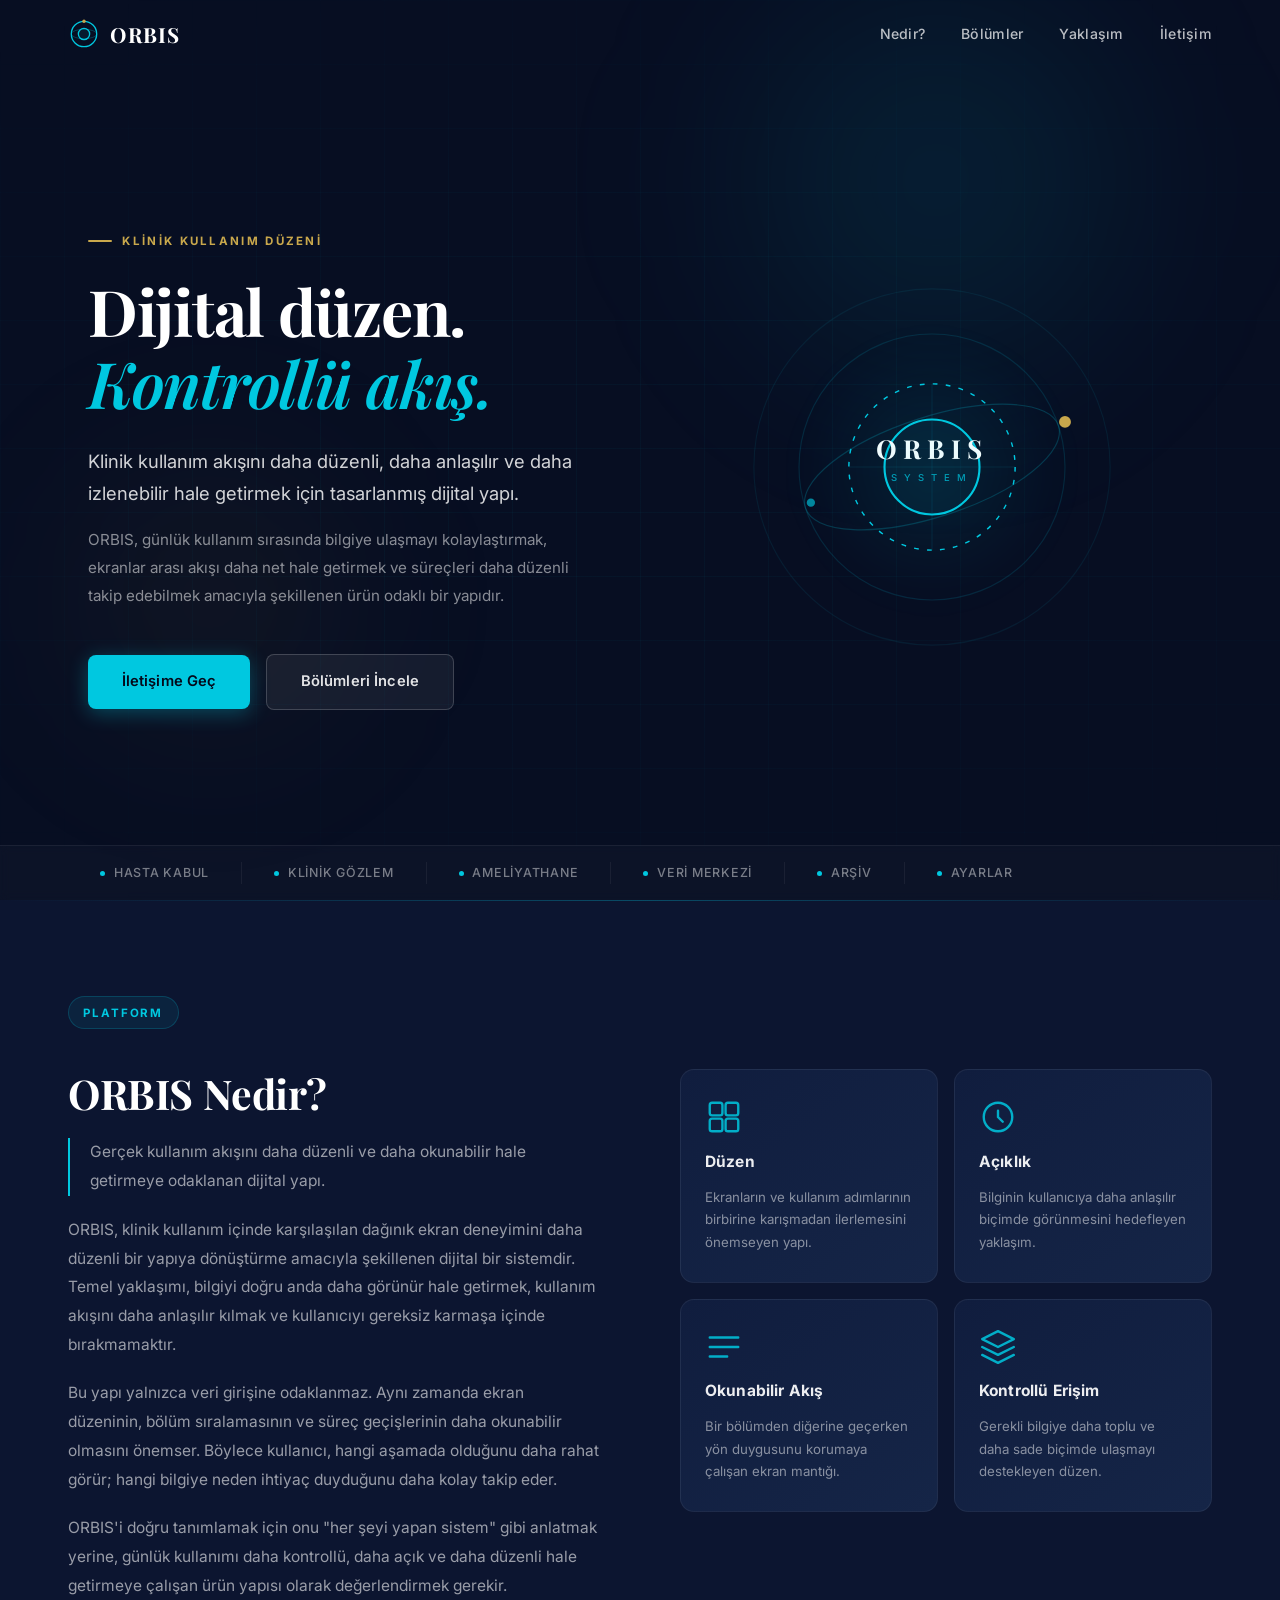
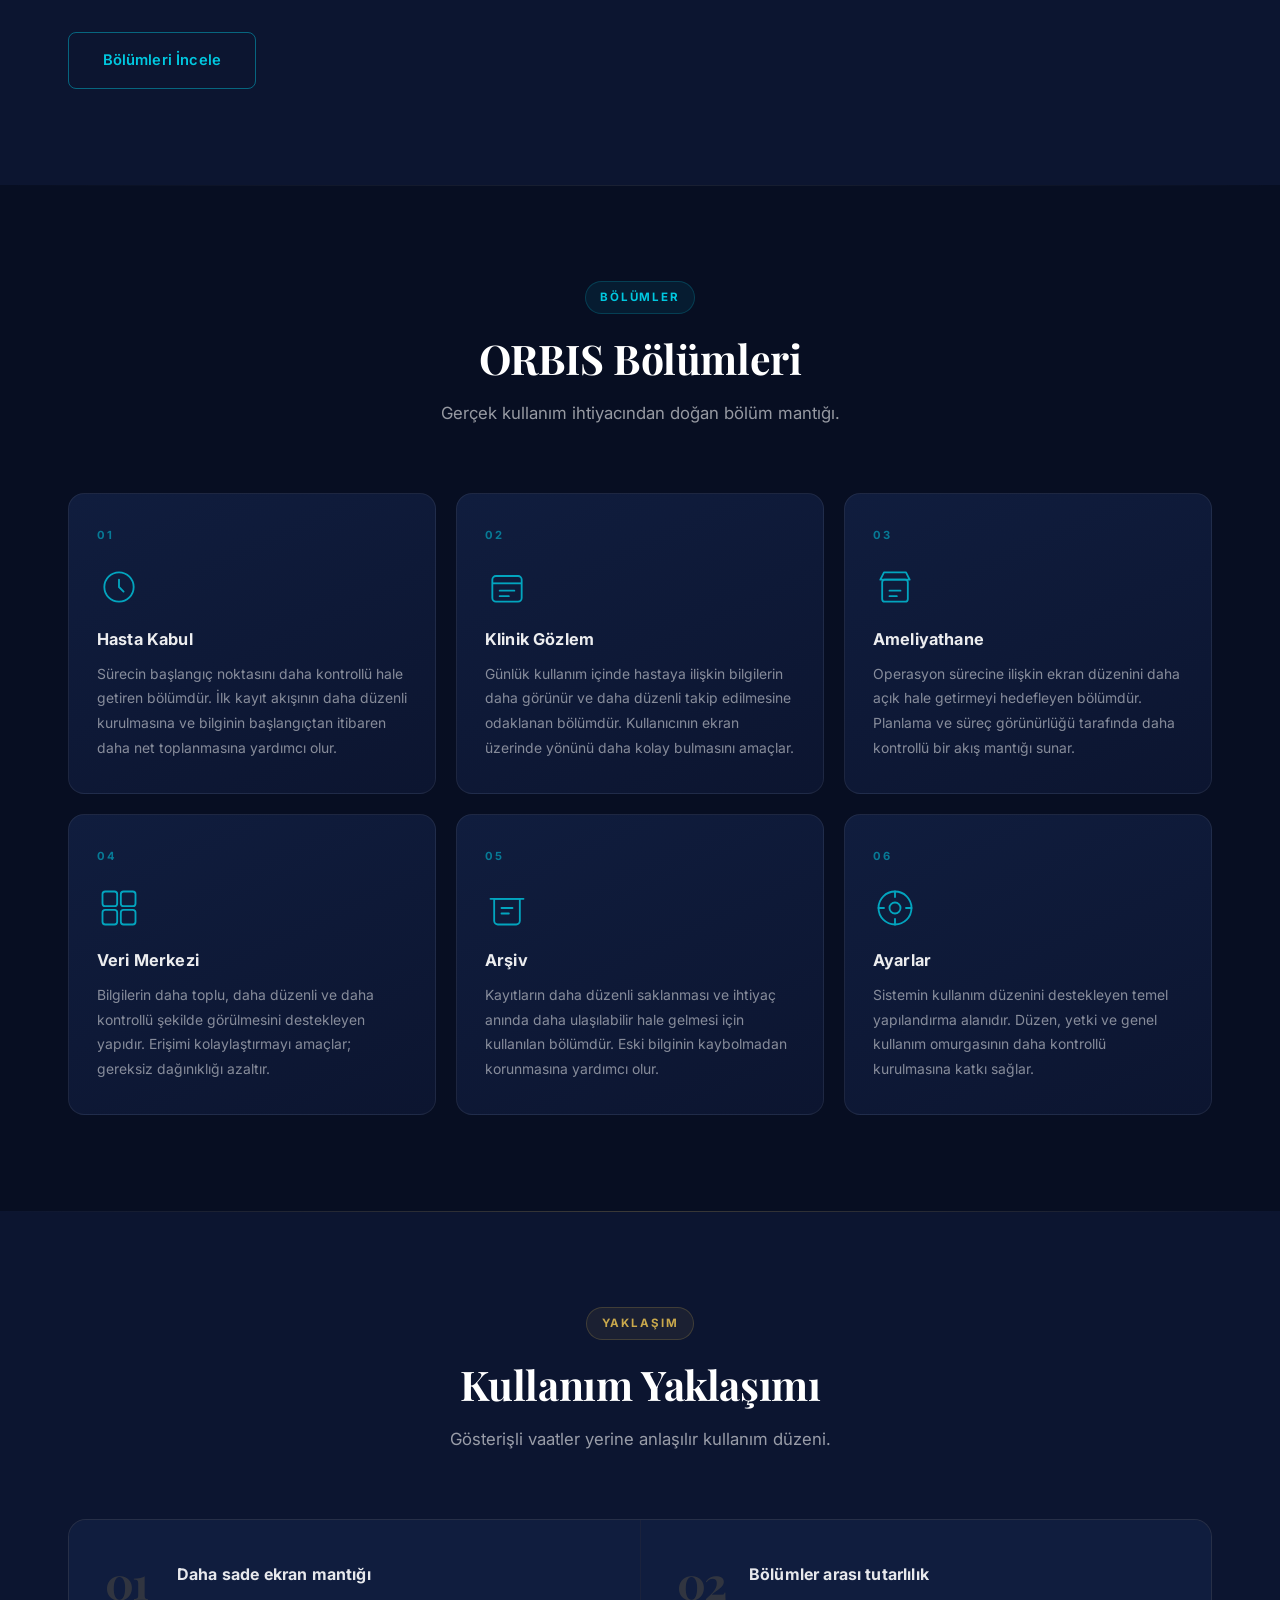
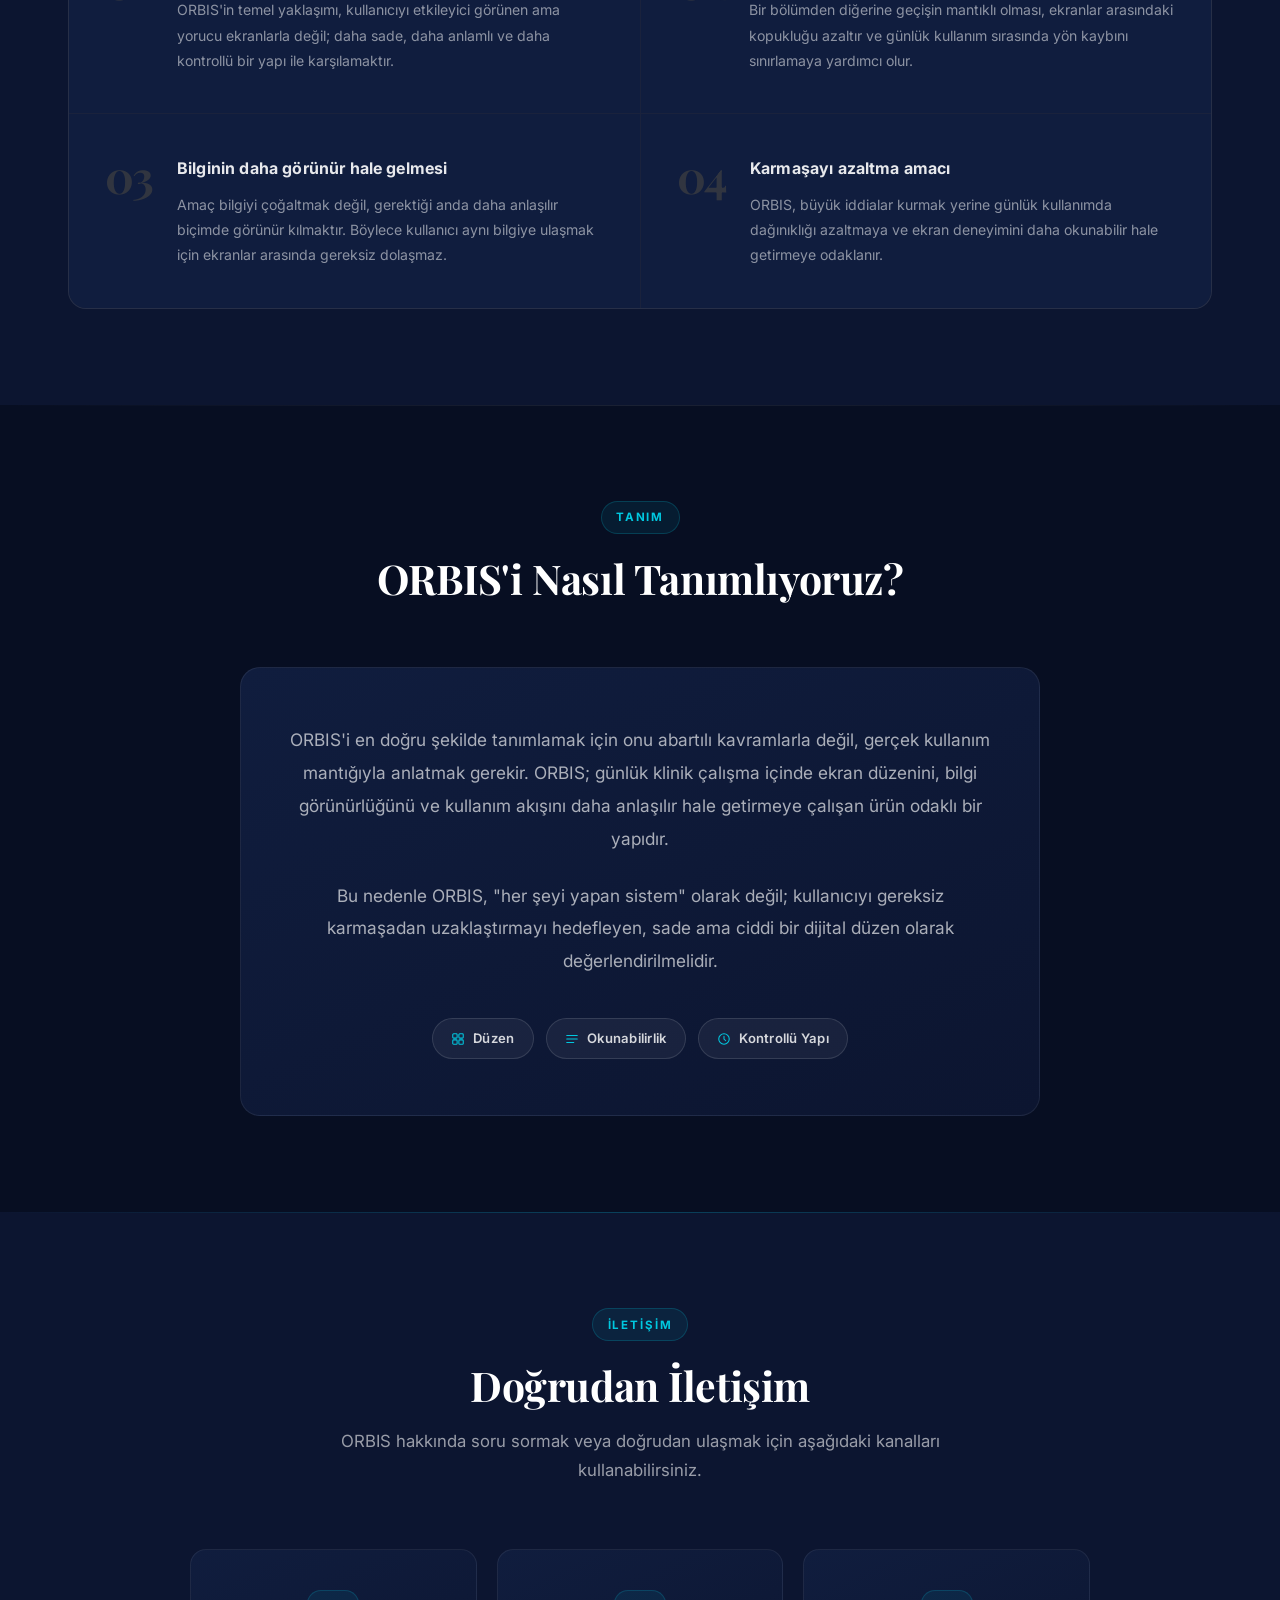
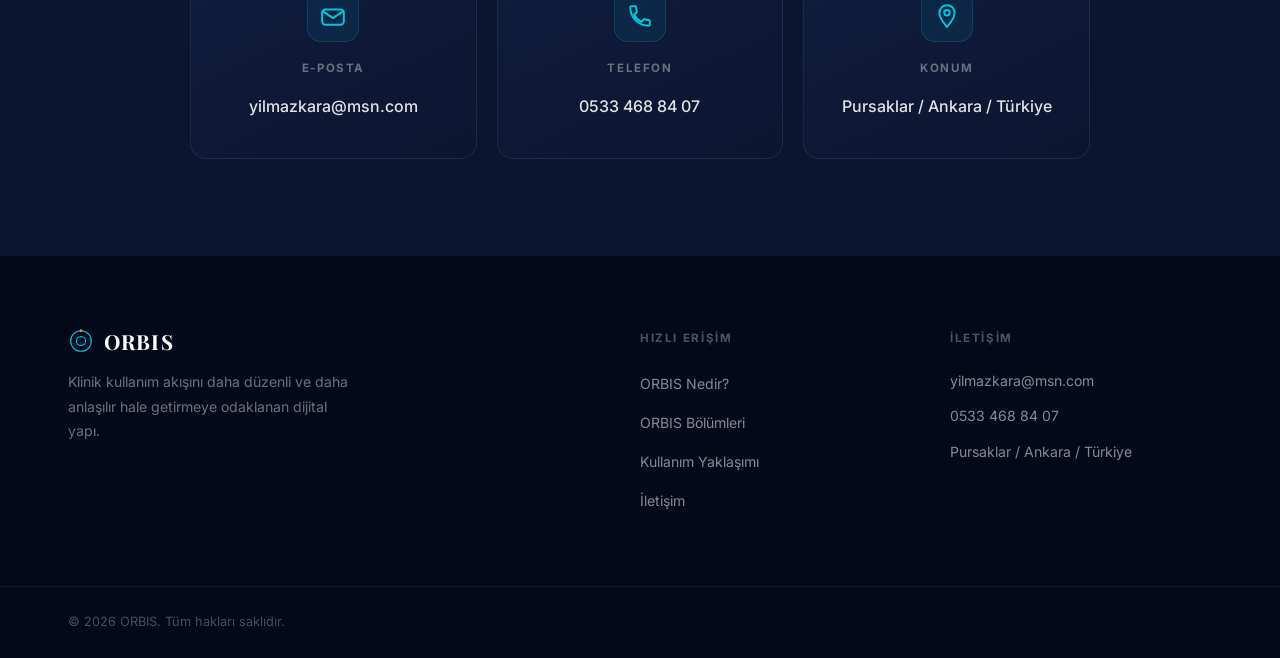
==== index.html @ 4e4278a9 "feat: premium dark redesign – deep navy/cyan/gold, no form, inline SVG logo, Playfair Display serif " ====
<!DOCTYPE html>
<html lang="tr">
<head>
  <meta charset="UTF-8" />
  <meta name="viewport" content="width=device-width, initial-scale=1.0" />
  <meta name="description" content="ORBIS, klinik kullanım akışını daha düzenli, daha anlaşılır ve daha izlenebilir hale getirmek için tasarlanmış dijital ekran yapısıdır." />
  <title>ORBIS | Klinik İş Akışı ve Operasyon Düzeni</title>
  <link rel="preconnect" href="https://fonts.googleapis.com" />
  <link rel="preconnect" href="https://fonts.gstatic.com" crossorigin />
  <link href="https://fonts.googleapis.com/css2?family=Playfair+Display:wght@600;700;800&family=Inter:wght@300;400;500;600;700&display=swap" rel="stylesheet" />
  <link rel="stylesheet" href="style.css" />
</head>
<body>

  <!-- ============================================================
       NAVIGATION
  ============================================================ -->
  <header class="navbar" id="navbar">
    <div class="container navbar__inner">

      <a href="#hero" class="navbar__logo" aria-label="ORBIS ana sayfa">
        <svg class="logo-mark" width="32" height="32" viewBox="0 0 34 34" fill="none" xmlns="http://www.w3.org/2000/svg" aria-hidden="true">
          <circle cx="17" cy="17" r="13.5" stroke="#00C8E0" stroke-width="1.4"/>
          <circle cx="17" cy="17" r="6" stroke="#00C8E0" stroke-width="1.4" fill="rgba(0,200,224,0.07)"/>
          <ellipse cx="17" cy="17" rx="13.5" ry="5" stroke="rgba(0,200,224,0.28)" stroke-width="1"/>
          <circle cx="17" cy="3.5" r="1.8" fill="#C9A84C"/>
        </svg>
        <span class="logo-text">ORBIS</span>
      </a>

      <nav class="navbar__links" id="navLinks" aria-label="Ana menü">
        <a href="#about">Nedir?</a>
        <a href="#sections">Bölümler</a>
        <a href="#approach">Yaklaşım</a>
        <a href="#contact">İletişim</a>
      </nav>

      <button class="navbar__hamburger" id="hamburger" aria-label="Menüyü aç/kapat" aria-expanded="false" aria-controls="navLinks">
        <span></span>
        <span></span>
        <span></span>
      </button>
    </div>
  </header>

  <main>

    <!-- ============================================================
         HERO
    ============================================================ -->
    <section class="hero" id="hero">
      <div class="hero__bg" aria-hidden="true">
        <div class="hero__glow hero__glow--1"></div>
        <div class="hero__glow hero__glow--2"></div>
        <div class="hero__grid"></div>
      </div>

      <div class="container hero__inner">

        <div class="hero__content">
          <p class="hero__eyebrow">Klinik Kullanım Düzeni</p>
          <h1 class="hero__headline">
            Dijital düzen.<br>
            <em class="hero__headline--accent">Kontrollü akış.</em>
          </h1>
          <p class="hero__subtitle">
            Klinik kullanım akışını daha düzenli, daha anlaşılır ve daha izlenebilir hale getirmek için tasarlanmış dijital yapı.
          </p>
          <p class="hero__description">
            ORBIS, günlük kullanım sırasında bilgiye ulaşmayı kolaylaştırmak, ekranlar arası akışı daha net hale getirmek ve süreçleri daha düzenli takip edebilmek amacıyla şekillenen ürün odaklı bir yapıdır.
          </p>
          <div class="hero__actions">
            <a href="#contact" class="btn btn--primary">İletişime Geç</a>
            <a href="#sections" class="btn btn--ghost">Bölümleri İncele</a>
          </div>
        </div>

        <div class="hero__visual" aria-hidden="true">
          <div class="hero__orb-wrap">
            <svg class="hero__orb-svg" viewBox="0 0 320 320" fill="none" xmlns="http://www.w3.org/2000/svg">
              <circle cx="160" cy="160" r="150" stroke="rgba(0,200,224,0.08)" stroke-width="1"/>
              <circle cx="160" cy="160" r="112" stroke="rgba(0,200,224,0.14)" stroke-width="1"/>
              <circle cx="160" cy="160" r="70" stroke="#00C8E0" stroke-width="1.2" stroke-dasharray="4 7"/>
              <circle cx="160" cy="160" r="40" fill="rgba(0,200,224,0.05)" stroke="#00C8E0" stroke-width="1.8"/>
              <ellipse cx="160" cy="160" rx="112" ry="42" stroke="rgba(0,200,224,0.22)" stroke-width="1" transform="rotate(-18 160 160)"/>
              <circle cx="272" cy="122" r="5" fill="#C9A84C"/>
              <circle cx="58" cy="190" r="3.5" fill="#00C8E0" fill-opacity="0.65"/>
              <line x1="160" y1="90" x2="160" y2="230" stroke="rgba(0,200,224,0.1)" stroke-width="1"/>
              <line x1="90" y1="160" x2="230" y2="160" stroke="rgba(0,200,224,0.1)" stroke-width="1"/>
              <text x="160" y="153" text-anchor="middle" font-family="Playfair Display, Georgia, serif" font-size="22" font-weight="700" fill="#FFFFFF" letter-spacing="5">ORBIS</text>
              <text x="160" y="172" text-anchor="middle" font-family="Inter, sans-serif" font-size="8" font-weight="500" fill="rgba(0,200,224,0.75)" letter-spacing="6">SYSTEM</text>
            </svg>
            <div class="hero__orb-glow"></div>
          </div>
        </div>

      </div>

      <div class="hero__strip" aria-hidden="true">
        <div class="container hero__strip-inner">
          <span class="hero__strip-item"><span class="hero__strip-dot"></span>Hasta Kabul</span>
          <span class="hero__strip-item"><span class="hero__strip-dot"></span>Klinik Gözlem</span>
          <span class="hero__strip-item"><span class="hero__strip-dot"></span>Ameliyathane</span>
          <span class="hero__strip-item"><span class="hero__strip-dot"></span>Veri Merkezi</span>
          <span class="hero__strip-item"><span class="hero__strip-dot"></span>Arşiv</span>
          <span class="hero__strip-item"><span class="hero__strip-dot"></span>Ayarlar</span>
        </div>
      </div>
    </section>

    <!-- ============================================================
         ABOUT – ORBIS NEDİR?
    ============================================================ -->
    <section class="about section" id="about">
      <div class="container">
        <span class="section__tag about__tag">Platform</span>
        <div class="about__grid">

          <div class="about__text">
            <h2 class="section__title about__title">ORBIS Nedir?</h2>
            <p class="about__lead">
              Gerçek kullanım akışını daha düzenli ve daha okunabilir hale getirmeye odaklanan dijital yapı.
            </p>
            <p>
              ORBIS, klinik kullanım içinde karşılaşılan dağınık ekran deneyimini daha düzenli bir yapıya dönüştürme amacıyla şekillenen dijital bir sistemdir. Temel yaklaşımı, bilgiyi doğru anda daha görünür hale getirmek, kullanım akışını daha anlaşılır kılmak ve kullanıcıyı gereksiz karmaşa içinde bırakmamaktır.
            </p>
            <p>
              Bu yapı yalnızca veri girişine odaklanmaz. Aynı zamanda ekran düzeninin, bölüm sıralamasının ve süreç geçişlerinin daha okunabilir olmasını önemser. Böylece kullanıcı, hangi aşamada olduğunu daha rahat görür; hangi bilgiye neden ihtiyaç duyduğunu daha kolay takip eder.
            </p>
            <p>
              ORBIS'i doğru tanımlamak için onu "her şeyi yapan sistem" gibi anlatmak yerine, günlük kullanımı daha kontrollü, daha açık ve daha düzenli hale getirmeye çalışan ürün yapısı olarak değerlendirmek gerekir.
            </p>
            <a href="#sections" class="btn btn--outline-cyan">Bölümleri İncele</a>
          </div>

          <div class="about__principles">
            <div class="principle-card">
              <div class="principle-card__icon" aria-hidden="true">
                <svg viewBox="0 0 24 24" fill="none" xmlns="http://www.w3.org/2000/svg">
                  <rect x="3" y="3" width="8" height="8" rx="1.5" stroke="currentColor" stroke-width="1.5"/>
                  <rect x="13" y="3" width="8" height="8" rx="1.5" stroke="currentColor" stroke-width="1.5"/>
                  <rect x="3" y="13" width="8" height="8" rx="1.5" stroke="currentColor" stroke-width="1.5"/>
                  <rect x="13" y="13" width="8" height="8" rx="1.5" stroke="currentColor" stroke-width="1.5"/>
                </svg>
              </div>
              <h4 class="principle-card__title">Düzen</h4>
              <p class="principle-card__text">Ekranların ve kullanım adımlarının birbirine karışmadan ilerlemesini önemseyen yapı.</p>
            </div>
            <div class="principle-card">
              <div class="principle-card__icon" aria-hidden="true">
                <svg viewBox="0 0 24 24" fill="none" xmlns="http://www.w3.org/2000/svg">
                  <circle cx="12" cy="12" r="9" stroke="currentColor" stroke-width="1.5"/>
                  <path d="M12 8v4l3 3" stroke="currentColor" stroke-width="1.5" stroke-linecap="round"/>
                </svg>
              </div>
              <h4 class="principle-card__title">Açıklık</h4>
              <p class="principle-card__text">Bilginin kullanıcıya daha anlaşılır biçimde görünmesini hedefleyen yaklaşım.</p>
            </div>
            <div class="principle-card">
              <div class="principle-card__icon" aria-hidden="true">
                <svg viewBox="0 0 24 24" fill="none" xmlns="http://www.w3.org/2000/svg">
                  <path d="M3 6h18M3 12h18M3 18h11" stroke="currentColor" stroke-width="1.5" stroke-linecap="round"/>
                </svg>
              </div>
              <h4 class="principle-card__title">Okunabilir Akış</h4>
              <p class="principle-card__text">Bir bölümden diğerine geçerken yön duygusunu korumaya çalışan ekran mantığı.</p>
            </div>
            <div class="principle-card">
              <div class="principle-card__icon" aria-hidden="true">
                <svg viewBox="0 0 24 24" fill="none" xmlns="http://www.w3.org/2000/svg">
                  <path d="M12 2L2 7l10 5 10-5-10-5zM2 17l10 5 10-5M2 12l10 5 10-5" stroke="currentColor" stroke-width="1.5" stroke-linecap="round" stroke-linejoin="round"/>
                </svg>
              </div>
              <h4 class="principle-card__title">Kontrollü Erişim</h4>
              <p class="principle-card__text">Gerekli bilgiye daha toplu ve daha sade biçimde ulaşmayı destekleyen düzen.</p>
            </div>
          </div>

        </div>
      </div>
    </section>

    <!-- ============================================================
         SECTIONS – ORBIS BÖLÜMLERİ
    ============================================================ -->
    <section class="solutions section" id="sections">
      <div class="container">
        <div class="section__header">
          <span class="section__tag">Bölümler</span>
          <h2 class="section__title">ORBIS Bölümleri</h2>
          <p class="section__subtitle">
            Gerçek kullanım ihtiyacından doğan bölüm mantığı.
          </p>
        </div>

        <div class="solutions__grid">

          <article class="solution-card">
            <div class="solution-card__badge">01</div>
            <div class="solution-card__icon" aria-hidden="true">
              <svg viewBox="0 0 48 48" fill="none" xmlns="http://www.w3.org/2000/svg">
                <circle cx="24" cy="24" r="16" stroke="currentColor" stroke-width="2"/>
                <path d="M24 16v8l5 5" stroke="currentColor" stroke-width="2" stroke-linecap="round"/>
              </svg>
            </div>
            <h3 class="solution-card__title">Hasta Kabul</h3>
            <p class="solution-card__desc">
              Sürecin başlangıç noktasını daha kontrollü hale getiren bölümdür. İlk kayıt akışının daha düzenli kurulmasına ve bilginin başlangıçtan itibaren daha net toplanmasına yardımcı olur.
            </p>
          </article>

          <article class="solution-card">
            <div class="solution-card__badge">02</div>
            <div class="solution-card__icon" aria-hidden="true">
              <svg viewBox="0 0 48 48" fill="none" xmlns="http://www.w3.org/2000/svg">
                <rect x="8" y="12" width="32" height="28" rx="4" stroke="currentColor" stroke-width="2"/>
                <path d="M8 20h32" stroke="currentColor" stroke-width="2"/>
                <path d="M16 28h16M16 34h10" stroke="currentColor" stroke-width="2" stroke-linecap="round"/>
              </svg>
            </div>
            <h3 class="solution-card__title">Klinik Gözlem</h3>
            <p class="solution-card__desc">
              Günlük kullanım içinde hastaya ilişkin bilgilerin daha görünür ve daha düzenli takip edilmesine odaklanan bölümdür. Kullanıcının ekran üzerinde yönünü daha kolay bulmasını amaçlar.
            </p>
          </article>

          <article class="solution-card">
            <div class="solution-card__badge">03</div>
            <div class="solution-card__icon" aria-hidden="true">
              <svg viewBox="0 0 48 48" fill="none" xmlns="http://www.w3.org/2000/svg">
                <path d="M12 8h24l4 8H8l4-8z" stroke="currentColor" stroke-width="2" stroke-linejoin="round"/>
                <rect x="10" y="16" width="28" height="24" rx="3" stroke="currentColor" stroke-width="2"/>
                <path d="M18 28h12M18 34h8" stroke="currentColor" stroke-width="2" stroke-linecap="round"/>
              </svg>
            </div>
            <h3 class="solution-card__title">Ameliyathane</h3>
            <p class="solution-card__desc">
              Operasyon sürecine ilişkin ekran düzenini daha açık hale getirmeyi hedefleyen bölümdür. Planlama ve süreç görünürlüğü tarafında daha kontrollü bir akış mantığı sunar.
            </p>
          </article>

          <article class="solution-card">
            <div class="solution-card__badge">04</div>
            <div class="solution-card__icon" aria-hidden="true">
              <svg viewBox="0 0 48 48" fill="none" xmlns="http://www.w3.org/2000/svg">
                <rect x="6" y="6" width="16" height="16" rx="3" stroke="currentColor" stroke-width="2"/>
                <rect x="26" y="6" width="16" height="16" rx="3" stroke="currentColor" stroke-width="2"/>
                <rect x="6" y="26" width="16" height="16" rx="3" stroke="currentColor" stroke-width="2"/>
                <rect x="26" y="26" width="16" height="16" rx="3" stroke="currentColor" stroke-width="2"/>
              </svg>
            </div>
            <h3 class="solution-card__title">Veri Merkezi</h3>
            <p class="solution-card__desc">
              Bilgilerin daha toplu, daha düzenli ve daha kontrollü şekilde görülmesini destekleyen yapıdır. Erişimi kolaylaştırmayı amaçlar; gereksiz dağınıklığı azaltır.
            </p>
          </article>

          <article class="solution-card">
            <div class="solution-card__badge">05</div>
            <div class="solution-card__icon" aria-hidden="true">
              <svg viewBox="0 0 48 48" fill="none" xmlns="http://www.w3.org/2000/svg">
                <path d="M10 14h28v24a4 4 0 01-4 4H14a4 4 0 01-4-4V14z" stroke="currentColor" stroke-width="2"/>
                <path d="M6 14h36" stroke="currentColor" stroke-width="2" stroke-linecap="round"/>
                <path d="M18 24h12M18 30h8" stroke="currentColor" stroke-width="2" stroke-linecap="round"/>
              </svg>
            </div>
            <h3 class="solution-card__title">Arşiv</h3>
            <p class="solution-card__desc">
              Kayıtların daha düzenli saklanması ve ihtiyaç anında daha ulaşılabilir hale gelmesi için kullanılan bölümdür. Eski bilginin kaybolmadan korunmasına yardımcı olur.
            </p>
          </article>

          <article class="solution-card">
            <div class="solution-card__badge">06</div>
            <div class="solution-card__icon" aria-hidden="true">
              <svg viewBox="0 0 48 48" fill="none" xmlns="http://www.w3.org/2000/svg">
                <circle cx="24" cy="24" r="18" stroke="currentColor" stroke-width="2"/>
                <circle cx="24" cy="24" r="6" stroke="currentColor" stroke-width="2"/>
                <path d="M24 6v6M24 36v6M6 24h6M36 24h6" stroke="currentColor" stroke-width="2" stroke-linecap="round"/>
              </svg>
            </div>
            <h3 class="solution-card__title">Ayarlar</h3>
            <p class="solution-card__desc">
              Sistemin kullanım düzenini destekleyen temel yapılandırma alanıdır. Düzen, yetki ve genel kullanım omurgasının daha kontrollü kurulmasına katkı sağlar.
            </p>
          </article>

        </div>
      </div>
    </section>

    <!-- ============================================================
         APPROACH – KULLANIM YAKLAŞIMI
    ============================================================ -->
    <section class="advantages section" id="approach">
      <div class="container">
        <div class="section__header">
          <span class="section__tag section__tag--gold">Yaklaşım</span>
          <h2 class="section__title">Kullanım Yaklaşımı</h2>
          <p class="section__subtitle">
            Gösterişli vaatler yerine anlaşılır kullanım düzeni.
          </p>
        </div>

        <div class="advantages__list">

          <div class="advantage-item">
            <div class="advantage-item__number">01</div>
            <div class="advantage-item__body">
              <h3>Daha sade ekran mantığı</h3>
              <p>
                ORBIS'in temel yaklaşımı, kullanıcıyı etkileyici görünen ama yorucu ekranlarla değil; daha sade, daha anlamlı ve daha kontrollü bir yapı ile karşılamaktır.
              </p>
            </div>
          </div>

          <div class="advantage-item">
            <div class="advantage-item__number">02</div>
            <div class="advantage-item__body">
              <h3>Bölümler arası tutarlılık</h3>
              <p>
                Bir bölümden diğerine geçişin mantıklı olması, ekranlar arasındaki kopukluğu azaltır ve günlük kullanım sırasında yön kaybını sınırlamaya yardımcı olur.
              </p>
            </div>
          </div>

          <div class="advantage-item">
            <div class="advantage-item__number">03</div>
            <div class="advantage-item__body">
              <h3>Bilginin daha görünür hale gelmesi</h3>
              <p>
                Amaç bilgiyi çoğaltmak değil, gerektiği anda daha anlaşılır biçimde görünür kılmaktır. Böylece kullanıcı aynı bilgiye ulaşmak için ekranlar arasında gereksiz dolaşmaz.
              </p>
            </div>
          </div>

          <div class="advantage-item">
            <div class="advantage-item__number">04</div>
            <div class="advantage-item__body">
              <h3>Karmaşayı azaltma amacı</h3>
              <p>
                ORBIS, büyük iddialar kurmak yerine günlük kullanımda dağınıklığı azaltmaya ve ekran deneyimini daha okunabilir hale getirmeye odaklanır.
              </p>
            </div>
          </div>

        </div>
      </div>
    </section>

    <!-- ============================================================
         DEFINITION – ORBIS'İ NASIL TANIMLIYORUZ?
    ============================================================ -->
    <section class="definition section" id="definition">
      <div class="container">
        <div class="section__header">
          <span class="section__tag">Tanım</span>
          <h2 class="section__title">ORBIS'i Nasıl Tanımlıyoruz?</h2>
        </div>
        <div class="definition__content">
          <p class="definition__text">
            ORBIS'i en doğru şekilde tanımlamak için onu abartılı kavramlarla değil, gerçek kullanım mantığıyla anlatmak gerekir. ORBIS; günlük klinik çalışma içinde ekran düzenini, bilgi görünürlüğünü ve kullanım akışını daha anlaşılır hale getirmeye çalışan ürün odaklı bir yapıdır.
          </p>
          <p class="definition__text">
            Bu nedenle ORBIS, "her şeyi yapan sistem" olarak değil; kullanıcıyı gereksiz karmaşadan uzaklaştırmayı hedefleyen, sade ama ciddi bir dijital düzen olarak değerlendirilmelidir.
          </p>
          <div class="definition__chips">
            <span class="definition__chip">
              <svg viewBox="0 0 16 16" fill="none" xmlns="http://www.w3.org/2000/svg" aria-hidden="true">
                <rect x="2" y="2" width="5" height="5" rx="1" stroke="currentColor" stroke-width="1.2"/>
                <rect x="9" y="2" width="5" height="5" rx="1" stroke="currentColor" stroke-width="1.2"/>
                <rect x="2" y="9" width="5" height="5" rx="1" stroke="currentColor" stroke-width="1.2"/>
                <rect x="9" y="9" width="5" height="5" rx="1" stroke="currentColor" stroke-width="1.2"/>
              </svg>
              Düzen
            </span>
            <span class="definition__chip">
              <svg viewBox="0 0 16 16" fill="none" xmlns="http://www.w3.org/2000/svg" aria-hidden="true">
                <path d="M2 4h12M2 8h12M2 12h8" stroke="currentColor" stroke-width="1.2" stroke-linecap="round"/>
              </svg>
              Okunabilirlik
            </span>
            <span class="definition__chip">
              <svg viewBox="0 0 16 16" fill="none" xmlns="http://www.w3.org/2000/svg" aria-hidden="true">
                <circle cx="8" cy="8" r="6" stroke="currentColor" stroke-width="1.2"/>
                <path d="M8 5v3l2 2" stroke="currentColor" stroke-width="1.2" stroke-linecap="round"/>
              </svg>
              Kontrollü Yapı
            </span>
          </div>
        </div>
      </div>
    </section>

    <!-- ============================================================
         CONTACT – İLETİŞİM  (form kaldırıldı)
    ============================================================ -->
    <section class="contact section" id="contact">
      <div class="container">
        <div class="section__header">
          <span class="section__tag">İletişim</span>
          <h2 class="section__title">Doğrudan İletişim</h2>
          <p class="section__subtitle">
            ORBIS hakkında soru sormak veya doğrudan ulaşmak için aşağıdaki kanalları kullanabilirsiniz.
          </p>
        </div>

        <div class="contact__cards">

          <a href="mailto:yilmazkara@msn.com" class="contact-card">
            <div class="contact-card__icon" aria-hidden="true">
              <svg viewBox="0 0 24 24" fill="none" xmlns="http://www.w3.org/2000/svg">
                <path d="M3 8l9 6 9-6" stroke="currentColor" stroke-width="1.8" stroke-linecap="round"/>
                <rect x="2" y="6" width="20" height="14" rx="3" stroke="currentColor" stroke-width="1.8"/>
              </svg>
            </div>
            <p class="contact-card__label">E-Posta</p>
            <p class="contact-card__value">yilmazkara@msn.com</p>
          </a>

          <a href="tel:05334688407" class="contact-card">
            <div class="contact-card__icon" aria-hidden="true">
              <svg viewBox="0 0 24 24" fill="none" xmlns="http://www.w3.org/2000/svg">
                <path d="M6.6 10.8c1.4 2.8 3.8 5.1 6.6 6.6l2.2-2.2c.3-.3.7-.4 1-.2 1.1.4 2.3.6 3.6.6.6 0 1 .4 1 1V20c0 .6-.4 1-1 1C10.6 21 3 13.4 3 4c0-.6.4-1 1-1h3.5c.6 0 1 .4 1 1 0 1.3.2 2.5.6 3.6.1.3 0 .7-.2 1L6.6 10.8z" stroke="currentColor" stroke-width="1.8" stroke-linecap="round" stroke-linejoin="round"/>
              </svg>
            </div>
            <p class="contact-card__label">Telefon</p>
            <p class="contact-card__value">0533 468 84 07</p>
          </a>

          <div class="contact-card">
            <div class="contact-card__icon" aria-hidden="true">
              <svg viewBox="0 0 24 24" fill="none" xmlns="http://www.w3.org/2000/svg">
                <path d="M12 2C8.1 2 5 5.1 5 9c0 5.2 7 13 7 13s7-7.8 7-13c0-3.9-3.1-7-7-7z" stroke="currentColor" stroke-width="1.8"/>
                <circle cx="12" cy="9" r="2.5" stroke="currentColor" stroke-width="1.8"/>
              </svg>
            </div>
            <p class="contact-card__label">Konum</p>
            <p class="contact-card__value">Pursaklar / Ankara / Türkiye</p>
          </div>

        </div>
      </div>
    </section>

  </main>

  <!-- ============================================================
       FOOTER
  ============================================================ -->
  <footer class="footer">
    <div class="container footer__inner">

      <div class="footer__brand">
        <a href="#hero" class="footer__logo" aria-label="ORBIS ana sayfa">
          <svg class="logo-mark" width="26" height="26" viewBox="0 0 34 34" fill="none" xmlns="http://www.w3.org/2000/svg" aria-hidden="true">
            <circle cx="17" cy="17" r="13.5" stroke="#00C8E0" stroke-width="1.4"/>
            <circle cx="17" cy="17" r="6" stroke="#00C8E0" stroke-width="1.4" fill="rgba(0,200,224,0.07)"/>
            <ellipse cx="17" cy="17" rx="13.5" ry="5" stroke="rgba(0,200,224,0.28)" stroke-width="1"/>
            <circle cx="17" cy="3.5" r="1.8" fill="#C9A84C"/>
          </svg>
          <span class="logo-text">ORBIS</span>
        </a>
        <p class="footer__tagline">
          Klinik kullanım akışını daha düzenli ve daha anlaşılır hale getirmeye odaklanan dijital yapı.
        </p>
      </div>

      <nav class="footer__links" aria-label="Alt menü">
        <h4>Hızlı Erişim</h4>
        <ul>
          <li><a href="#about">ORBIS Nedir?</a></li>
          <li><a href="#sections">ORBIS Bölümleri</a></li>
          <li><a href="#approach">Kullanım Yaklaşımı</a></li>
          <li><a href="#contact">İletişim</a></li>
        </ul>
      </nav>

      <div class="footer__contact">
        <h4>İletişim</h4>
        <ul>
          <li><a href="mailto:yilmazkara@msn.com">yilmazkara@msn.com</a></li>
          <li><a href="tel:05334688407">0533 468 84 07</a></li>
          <li>Pursaklar / Ankara / Türkiye</li>
        </ul>
      </div>

    </div>

    <div class="footer__bottom">
      <div class="container">
        <p>&copy; <span id="year"></span> ORBIS. Tüm hakları saklıdır.</p>
      </div>
    </div>
  </footer>

  <script src="script.js"></script>
</body>
</html>
---- style.css ----
/* ============================================================
   ORBIS – style.css
   Premium Dark Medical-Tech Design System
   Palette:
     --navy-950 : #04091A  (deepest bg)
     --navy-900 : #070E22  (body / hero bg)
     --navy-800 : #0C1530  (section alt bg)
     --navy-700 : #101D3E  (card surface dark)
     --navy-600 : #152547  (card surface mid)
     --navy-500 : #1B2E58  (card surface light)
     --cyan     : #00C8E0  (primary accent)
     --cyan-dim : rgba(0,200,224,0.55)
     --gold     : #C9A84C  (premium highlight)
     --white    : #FFFFFF
     --text-hi  : rgba(255,255,255,0.92)
     --text-mid : rgba(255,255,255,0.65)
     --text-low : rgba(255,255,255,0.38)
     --border   : rgba(255,255,255,0.08)
     --border-hi: rgba(0,200,224,0.2)
============================================================ */

/* ────────────────────────────────────────────
   RESET & BASE
──────────────────────────────────────────── */
*, *::before, *::after {
  box-sizing: border-box;
  margin: 0;
  padding: 0;
}

html {
  scroll-behavior: smooth;
  font-size: 16px;
}

body {
  font-family: 'Inter', -apple-system, BlinkMacSystemFont, 'Segoe UI', sans-serif;
  background-color: #070E22;
  color: rgba(255, 255, 255, 0.82);
  line-height: 1.75;
  -webkit-font-smoothing: antialiased;
  -moz-osx-font-smoothing: grayscale;
}

img {
  display: block;
  max-width: 100%;
}

a {
  color: inherit;
  text-decoration: none;
}

ul {
  list-style: none;
}

button {
  cursor: pointer;
  border: none;
  background: none;
  font-family: inherit;
}

/* ────────────────────────────────────────────
   LAYOUT UTILITIES
──────────────────────────────────────────── */
.container {
  max-width: 1200px;
  margin-inline: auto;
  padding-inline: 1.75rem;
}

.section {
  padding-block: 6rem;
}

/* ────────────────────────────────────────────
   SECTION HEADER
──────────────────────────────────────────── */
.section__header {
  text-align: center;
  max-width: 680px;
  margin-inline: auto;
  margin-bottom: 4rem;
}

.section__tag {
  display: inline-flex;
  align-items: center;
  gap: 0.45rem;
  font-size: 0.72rem;
  font-weight: 700;
  letter-spacing: 0.16em;
  text-transform: uppercase;
  color: #00C8E0;
  background-color: rgba(0, 200, 224, 0.08);
  border: 1px solid rgba(0, 200, 224, 0.2);
  padding: 0.35rem 0.9rem;
  border-radius: 100px;
  margin-bottom: 1.25rem;
}

.section__tag--gold {
  color: #C9A84C;
  background-color: rgba(201, 168, 76, 0.08);
  border-color: rgba(201, 168, 76, 0.22);
}

.section__title {
  font-family: 'Playfair Display', Georgia, 'Times New Roman', serif;
  font-size: clamp(1.9rem, 3.2vw, 2.75rem);
  font-weight: 700;
  color: #FFFFFF;
  line-height: 1.2;
  margin-bottom: 1rem;
  letter-spacing: -0.01em;
}

.section__subtitle {
  font-size: 1.05rem;
  color: rgba(255, 255, 255, 0.58);
  line-height: 1.75;
}

/* ────────────────────────────────────────────
   BUTTONS
──────────────────────────────────────────── */
.btn {
  display: inline-flex;
  align-items: center;
  justify-content: center;
  gap: 0.5rem;
  padding: 0.9rem 2.1rem;
  border-radius: 8px;
  font-size: 0.92rem;
  font-weight: 600;
  letter-spacing: 0.01em;
  transition: background-color 0.2s ease, color 0.2s ease,
              border-color 0.2s ease, box-shadow 0.2s ease,
              transform 0.15s ease;
  white-space: nowrap;
}

.btn:hover  { transform: translateY(-1px); }
.btn:active { transform: translateY(0); }

.btn--primary {
  background-color: #00C8E0;
  color: #04091A;
  box-shadow: 0 4px 20px rgba(0, 200, 224, 0.32);
}

.btn--primary:hover {
  background-color: #00b5cc;
  box-shadow: 0 6px 28px rgba(0, 200, 224, 0.45);
}

.btn--ghost {
  background-color: rgba(255, 255, 255, 0.06);
  color: rgba(255, 255, 255, 0.88);
  border: 1.5px solid rgba(255, 255, 255, 0.18);
}

.btn--ghost:hover {
  background-color: rgba(255, 255, 255, 0.12);
  border-color: rgba(255, 255, 255, 0.35);
}

.btn--outline-cyan {
  background-color: transparent;
  color: #00C8E0;
  border: 1.5px solid rgba(0, 200, 224, 0.45);
}

.btn--outline-cyan:hover {
  background-color: rgba(0, 200, 224, 0.1);
  border-color: #00C8E0;
}

/* ────────────────────────────────────────────
   LOGO MARK
──────────────────────────────────────────── */
.logo-mark {
  flex-shrink: 0;
}

.logo-text {
  font-family: 'Playfair Display', Georgia, serif;
  font-size: 1.3rem;
  font-weight: 700;
  letter-spacing: 0.06em;
  color: #FFFFFF;
  line-height: 1;
}

/* ────────────────────────────────────────────
   NAVBAR
──────────────────────────────────────────── */
.navbar {
  position: fixed;
  top: 0;
  left: 0;
  right: 0;
  z-index: 1000;
  background-color: transparent;
  transition: background-color 0.3s ease, box-shadow 0.3s ease,
              backdrop-filter 0.3s ease;
  padding-block: 1.15rem;
}

.navbar.scrolled {
  background-color: rgba(7, 14, 34, 0.92);
  backdrop-filter: blur(16px);
  -webkit-backdrop-filter: blur(16px);
  box-shadow: 0 1px 0 rgba(255, 255, 255, 0.06),
              0 4px 30px rgba(0, 0, 0, 0.4);
  padding-block: 0.9rem;
}

.navbar__inner {
  display: flex;
  align-items: center;
  justify-content: space-between;
  gap: 2rem;
}

.navbar__logo {
  display: flex;
  align-items: center;
  gap: 0.65rem;
  flex-shrink: 0;
}

.navbar__links {
  display: flex;
  align-items: center;
  gap: 2.25rem;
}

.navbar__links a {
  color: rgba(255, 255, 255, 0.72);
  font-size: 0.88rem;
  font-weight: 500;
  letter-spacing: 0.02em;
  transition: color 0.2s ease;
  position: relative;
  padding-block: 0.2rem;
}

.navbar__links a::after {
  content: '';
  position: absolute;
  bottom: -2px;
  left: 0;
  width: 0;
  height: 1.5px;
  background-color: #00C8E0;
  transition: width 0.25s ease;
  border-radius: 2px;
}

.navbar__links a:hover,
.navbar__links a.active {
  color: #FFFFFF;
}

.navbar__links a:hover::after,
.navbar__links a.active::after {
  width: 100%;
}

/* Hamburger */
.navbar__hamburger {
  display: none;
  flex-direction: column;
  justify-content: center;
  gap: 5px;
  width: 34px;
  height: 34px;
  padding: 5px;
}

.navbar__hamburger span {
  display: block;
  height: 1.8px;
  background-color: rgba(255, 255, 255, 0.85);
  border-radius: 2px;
  transition: transform 0.3s ease, opacity 0.3s ease;
  transform-origin: center;
}

.navbar__hamburger.open span:nth-child(1) { transform: translateY(7px) rotate(45deg); }
.navbar__hamburger.open span:nth-child(2) { opacity: 0; }
.navbar__hamburger.open span:nth-child(3) { transform: translateY(-7px) rotate(-45deg); }

/* ────────────────────────────────────────────
   HERO
──────────────────────────────────────────── */
.hero {
  position: relative;
  min-height: 100svh;
  display: flex;
  flex-direction: column;
  background: #070E22;
  overflow: hidden;
}

/* Background layers */
.hero__bg {
  position: absolute;
  inset: 0;
  pointer-events: none;
  z-index: 0;
}

.hero__glow {
  position: absolute;
  border-radius: 50%;
  filter: blur(80px);
  pointer-events: none;
}

.hero__glow--1 {
  width: 560px;
  height: 560px;
  background: radial-gradient(circle, rgba(0, 200, 224, 0.12) 0%, transparent 70%);
  top: -100px;
  right: 5%;
}

.hero__glow--2 {
  width: 420px;
  height: 420px;
  background: radial-gradient(circle, rgba(201, 168, 76, 0.07) 0%, transparent 70%);
  bottom: 10%;
  left: 0%;
}

.hero__grid {
  position: absolute;
  inset: 0;
  background-image:
    linear-gradient(rgba(0, 200, 224, 0.04) 1px, transparent 1px),
    linear-gradient(90deg, rgba(0, 200, 224, 0.04) 1px, transparent 1px);
  background-size: 64px 64px;
  mask-image: radial-gradient(ellipse 80% 60% at 50% 50%, black 30%, transparent 100%);
}

/* Hero main inner */
.hero__inner {
  position: relative;
  z-index: 2;
  flex: 1;
  display: grid;
  grid-template-columns: 1fr 1fr;
  gap: 4rem;
  align-items: center;
  padding-block: 9rem 3rem;
}

.hero__content {
  max-width: 560px;
}

.hero__eyebrow {
  font-size: 0.72rem;
  font-weight: 700;
  letter-spacing: 0.2em;
  text-transform: uppercase;
  color: #C9A84C;
  margin-bottom: 1.5rem;
  display: flex;
  align-items: center;
  gap: 0.65rem;
}

.hero__eyebrow::before {
  content: '';
  display: inline-block;
  width: 24px;
  height: 1.5px;
  background-color: #C9A84C;
  border-radius: 1px;
  flex-shrink: 0;
}

.hero__headline {
  font-family: 'Playfair Display', Georgia, serif;
  font-size: clamp(2.6rem, 5vw, 4.2rem);
  font-weight: 700;
  color: #FFFFFF;
  line-height: 1.12;
  margin-bottom: 1.75rem;
  letter-spacing: -0.02em;
}

.hero__headline--accent {
  font-style: italic;
  color: #00C8E0;
  font-weight: 600;
}

.hero__subtitle {
  font-size: clamp(1rem, 1.5vw, 1.15rem);
  color: rgba(255, 255, 255, 0.82);
  max-width: 520px;
  line-height: 1.72;
  margin-bottom: 1rem;
  font-weight: 400;
}

.hero__description {
  font-size: 0.95rem;
  color: rgba(255, 255, 255, 0.52);
  max-width: 500px;
  line-height: 1.85;
  margin-bottom: 2.75rem;
}

.hero__actions {
  display: flex;
  align-items: center;
  gap: 1rem;
  flex-wrap: wrap;
}

/* Hero right: orbital visual */
.hero__visual {
  display: flex;
  align-items: center;
  justify-content: center;
  position: relative;
}

.hero__orb-wrap {
  position: relative;
  width: clamp(260px, 38vw, 380px);
  aspect-ratio: 1;
}

.hero__orb-svg {
  width: 100%;
  height: 100%;
  animation: orbRotate 32s linear infinite;
}

@keyframes orbRotate {
  from { transform: rotate(0deg); }
  to   { transform: rotate(360deg); }
}

/* Counter-rotate the inner text so it stays upright */
.hero__orb-svg text {
  animation: orbCounterRotate 32s linear infinite;
  transform-origin: 160px 160px;
}

@keyframes orbCounterRotate {
  from { transform: rotate(0deg); }
  to   { transform: rotate(-360deg); }
}

.hero__orb-glow {
  position: absolute;
  inset: 15%;
  border-radius: 50%;
  background: radial-gradient(circle, rgba(0, 200, 224, 0.1) 0%, transparent 70%);
  filter: blur(20px);
  pointer-events: none;
}

/* Hero info strip */
.hero__strip {
  position: relative;
  z-index: 2;
  border-top: 1px solid rgba(255, 255, 255, 0.06);
  background: rgba(255, 255, 255, 0.025);
  backdrop-filter: blur(4px);
}

.hero__strip-inner {
  display: flex;
  align-items: center;
  gap: 0;
  padding-block: 1rem;
  overflow-x: auto;
  scrollbar-width: none;
}

.hero__strip-inner::-webkit-scrollbar { display: none; }

.hero__strip-item {
  display: inline-flex;
  align-items: center;
  gap: 0.55rem;
  font-size: 0.78rem;
  font-weight: 500;
  color: rgba(255, 255, 255, 0.45);
  letter-spacing: 0.06em;
  text-transform: uppercase;
  padding-inline: 2rem;
  border-right: 1px solid rgba(255, 255, 255, 0.06);
  white-space: nowrap;
  flex-shrink: 0;
}

.hero__strip-item:last-child {
  border-right: none;
}

.hero__strip-dot {
  width: 5px;
  height: 5px;
  border-radius: 50%;
  background-color: #00C8E0;
  flex-shrink: 0;
}

/* ────────────────────────────────────────────
   ABOUT
──────────────────────────────────────────── */
.about {
  background: #0C1530;
  position: relative;
}

.about::before {
  content: '';
  position: absolute;
  top: 0;
  left: 0;
  right: 0;
  height: 1px;
  background: linear-gradient(90deg, transparent, rgba(0, 200, 224, 0.3), transparent);
}

.about__tag {
  display: inline-flex;
  margin-bottom: 2.5rem;
}

.about__grid {
  display: grid;
  grid-template-columns: 1fr 1fr;
  gap: 5rem;
  align-items: start;
}

.about__title {
  text-align: left;
  margin-bottom: 1.25rem;
}

.about__lead {
  font-size: 1.1rem;
  color: rgba(255, 255, 255, 0.72);
  line-height: 1.72;
  margin-bottom: 1.75rem;
  font-weight: 400;
  border-left: 2px solid #00C8E0;
  padding-left: 1.25rem;
}

.about__text p {
  color: rgba(255, 255, 255, 0.58);
  margin-bottom: 1.25rem;
  font-size: 0.97rem;
  line-height: 1.85;
}

.about__text .btn {
  margin-top: 0.75rem;
}

/* Principle cards */
.about__principles {
  display: grid;
  grid-template-columns: 1fr 1fr;
  gap: 1rem;
  align-content: start;
}

.principle-card {
  background: linear-gradient(145deg, #101D3E, #152547);
  border: 1px solid rgba(255, 255, 255, 0.06);
  border-radius: 14px;
  padding: 1.75rem 1.5rem;
  display: flex;
  flex-direction: column;
  gap: 0.7rem;
  transition: border-color 0.25s ease, box-shadow 0.25s ease;
}

.principle-card:hover {
  border-color: rgba(0, 200, 224, 0.2);
  box-shadow: 0 8px 32px rgba(0, 0, 0, 0.3),
              inset 0 1px 0 rgba(0, 200, 224, 0.08);
}

.principle-card__icon {
  width: 38px;
  height: 38px;
  color: #00C8E0;
  opacity: 0.85;
}

.principle-card__title {
  font-size: 0.97rem;
  font-weight: 700;
  color: rgba(255, 255, 255, 0.92);
  letter-spacing: 0.01em;
}

.principle-card__text {
  font-size: 0.83rem;
  color: rgba(255, 255, 255, 0.5);
  line-height: 1.7;
}

/* ────────────────────────────────────────────
   SOLUTIONS
──────────────────────────────────────────── */
.solutions {
  background: #070E22;
  position: relative;
}

.solutions::before {
  content: '';
  position: absolute;
  top: 0;
  left: 0;
  right: 0;
  height: 1px;
  background: linear-gradient(90deg, transparent, rgba(255, 255, 255, 0.08), transparent);
}

.solutions__grid {
  display: grid;
  grid-template-columns: repeat(3, 1fr);
  gap: 1.25rem;
}

.solution-card {
  background: linear-gradient(155deg, #101D3E 0%, #0C1530 100%);
  border: 1px solid rgba(255, 255, 255, 0.07);
  border-radius: 16px;
  padding: 2rem 1.75rem;
  position: relative;
  overflow: hidden;
  transition: border-color 0.25s ease, box-shadow 0.25s ease, transform 0.25s ease;
}

.solution-card::before {
  content: '';
  position: absolute;
  top: 0;
  left: 0;
  right: 0;
  height: 2px;
  background: linear-gradient(90deg, transparent, rgba(0, 200, 224, 0.25), transparent);
  opacity: 0;
  transition: opacity 0.3s ease;
}

.solution-card:hover {
  border-color: rgba(0, 200, 224, 0.18);
  box-shadow: 0 12px 48px rgba(0, 0, 0, 0.35);
  transform: translateY(-3px);
}

.solution-card:hover::before {
  opacity: 1;
}

.solution-card__badge {
  font-size: 0.7rem;
  font-weight: 700;
  letter-spacing: 0.14em;
  color: rgba(0, 200, 224, 0.55);
  margin-bottom: 1.25rem;
  font-family: 'Inter', sans-serif;
}

.solution-card__icon {
  width: 44px;
  height: 44px;
  color: #00C8E0;
  margin-bottom: 1.25rem;
  opacity: 0.8;
}

.solution-card__title {
  font-size: 1.02rem;
  font-weight: 700;
  color: rgba(255, 255, 255, 0.92);
  margin-bottom: 0.7rem;
  line-height: 1.3;
  letter-spacing: 0.01em;
}

.solution-card__desc {
  font-size: 0.87rem;
  color: rgba(255, 255, 255, 0.5);
  line-height: 1.78;
}

/* ────────────────────────────────────────────
   ADVANTAGES (Kullanım Yaklaşımı)
──────────────────────────────────────────── */
.advantages {
  background: #0C1530;
  position: relative;
}

.advantages::before {
  content: '';
  position: absolute;
  top: 0;
  left: 0;
  right: 0;
  height: 1px;
  background: linear-gradient(90deg, transparent, rgba(201, 168, 76, 0.25), transparent);
}

.advantages__list {
  display: grid;
  grid-template-columns: 1fr 1fr;
  gap: 1px;
  background: rgba(255, 255, 255, 0.06);
  border: 1px solid rgba(255, 255, 255, 0.06);
  border-radius: 18px;
  overflow: hidden;
}

.advantage-item {
  display: flex;
  gap: 1.5rem;
  padding: 2.5rem 2.25rem;
  background: #101D3E;
  transition: background-color 0.2s ease;
}

.advantage-item:hover {
  background: #152547;
}

.advantage-item__number {
  font-family: 'Playfair Display', Georgia, serif;
  font-size: 2.8rem;
  font-weight: 700;
  color: rgba(201, 168, 76, 0.18);
  line-height: 1;
  flex-shrink: 0;
  min-width: 3rem;
  letter-spacing: -0.04em;
}

.advantage-item__body h3 {
  font-size: 1rem;
  font-weight: 700;
  color: rgba(255, 255, 255, 0.9);
  margin-bottom: 0.6rem;
  letter-spacing: 0.01em;
}

.advantage-item__body p {
  font-size: 0.88rem;
  color: rgba(255, 255, 255, 0.52);
  line-height: 1.8;
}

/* ────────────────────────────────────────────
   DEFINITION
──────────────────────────────────────────── */
.definition {
  background: #070E22;
  position: relative;
}

.definition::before {
  content: '';
  position: absolute;
  top: 0;
  left: 0;
  right: 0;
  height: 1px;
  background: linear-gradient(90deg, transparent, rgba(255, 255, 255, 0.08), transparent);
}

.definition__content {
  max-width: 800px;
  margin-inline: auto;
  text-align: center;
  background: linear-gradient(155deg, #101D3E, #0C1530);
  border: 1px solid rgba(255, 255, 255, 0.07);
  border-radius: 20px;
  padding: 3.5rem 3rem;
}

.definition__text {
  font-size: 1.08rem;
  color: rgba(255, 255, 255, 0.65);
  line-height: 1.9;
  margin-bottom: 1.5rem;
}

.definition__text:last-of-type {
  margin-bottom: 0;
}

.definition__chips {
  display: flex;
  gap: 0.75rem;
  justify-content: center;
  flex-wrap: wrap;
  margin-top: 2.5rem;
}

.definition__chip {
  display: inline-flex;
  align-items: center;
  gap: 0.5rem;
  font-size: 0.82rem;
  font-weight: 600;
  color: rgba(255, 255, 255, 0.82);
  background: rgba(255, 255, 255, 0.05);
  border: 1px solid rgba(255, 255, 255, 0.12);
  padding: 0.5rem 1.15rem;
  border-radius: 100px;
  letter-spacing: 0.02em;
  transition: border-color 0.2s ease, background-color 0.2s ease;
}

.definition__chip svg {
  width: 14px;
  height: 14px;
  color: #00C8E0;
  flex-shrink: 0;
}

.definition__chip:hover {
  border-color: rgba(0, 200, 224, 0.3);
  background: rgba(0, 200, 224, 0.06);
}

/* ────────────────────────────────────────────
   CONTACT
──────────────────────────────────────────── */
.contact {
  background: #0C1530;
  position: relative;
}

.contact::before {
  content: '';
  position: absolute;
  top: 0;
  left: 0;
  right: 0;
  height: 1px;
  background: linear-gradient(90deg, transparent, rgba(0, 200, 224, 0.25), transparent);
}

.contact__cards {
  display: grid;
  grid-template-columns: repeat(3, 1fr);
  gap: 1.25rem;
  max-width: 900px;
  margin-inline: auto;
}

.contact-card {
  display: flex;
  flex-direction: column;
  align-items: center;
  text-align: center;
  gap: 1rem;
  padding: 2.5rem 2rem;
  background: linear-gradient(155deg, #101D3E, #0C1530);
  border: 1px solid rgba(255, 255, 255, 0.07);
  border-radius: 16px;
  transition: border-color 0.25s ease, box-shadow 0.25s ease, transform 0.25s ease;
}

a.contact-card:hover {
  border-color: rgba(0, 200, 224, 0.25);
  box-shadow: 0 10px 40px rgba(0, 0, 0, 0.3);
  transform: translateY(-3px);
}

.contact-card__icon {
  width: 52px;
  height: 52px;
  background: rgba(0, 200, 224, 0.08);
  border: 1px solid rgba(0, 200, 224, 0.18);
  border-radius: 14px;
  display: flex;
  align-items: center;
  justify-content: center;
  color: #00C8E0;
  padding: 12px;
}

.contact-card__label {
  font-size: 0.72rem;
  font-weight: 700;
  text-transform: uppercase;
  letter-spacing: 0.14em;
  color: rgba(255, 255, 255, 0.38);
}

.contact-card__value {
  font-size: 1rem;
  font-weight: 500;
  color: rgba(255, 255, 255, 0.88);
  line-height: 1.5;
  word-break: break-word;
}

/* ────────────────────────────────────────────
   FOOTER
──────────────────────────────────────────── */
.footer {
  background: #04091A;
  color: rgba(255, 255, 255, 0.62);
  border-top: 1px solid rgba(255, 255, 255, 0.06);
}

.footer__inner {
  display: grid;
  grid-template-columns: 2fr 1fr 1fr;
  gap: 3rem;
  padding-block: 4.5rem;
}

.footer__logo {
  display: flex;
  align-items: center;
  gap: 0.6rem;
  margin-bottom: 1rem;
}

.footer__tagline {
  font-size: 0.88rem;
  line-height: 1.72;
  color: rgba(255, 255, 255, 0.42);
  max-width: 280px;
}

.footer__links h4,
.footer__contact h4 {
  font-size: 0.72rem;
  font-weight: 700;
  text-transform: uppercase;
  letter-spacing: 0.14em;
  color: rgba(255, 255, 255, 0.3);
  margin-bottom: 1.25rem;
}

.footer__links ul,
.footer__contact ul {
  display: flex;
  flex-direction: column;
  gap: 0.7rem;
}

.footer__links a,
.footer__contact a,
.footer__contact li {
  font-size: 0.88rem;
  color: rgba(255, 255, 255, 0.52);
  transition: color 0.2s ease;
}

.footer__links a:hover,
.footer__contact a:hover {
  color: rgba(255, 255, 255, 0.9);
}

.footer__bottom {
  border-top: 1px solid rgba(255, 255, 255, 0.06);
  padding-block: 1.5rem;
}

.footer__bottom .container {
  display: flex;
  align-items: center;
  justify-content: space-between;
  gap: 1rem;
  flex-wrap: wrap;
}

.footer__bottom p {
  font-size: 0.8rem;
  color: rgba(255, 255, 255, 0.28);
}

/* ────────────────────────────────────────────
   RESPONSIVE – TABLET (≤ 960px)
──────────────────────────────────────────── */
@media (max-width: 960px) {
  .hero__inner {
    grid-template-columns: 1fr;
    text-align: center;
    padding-block: 9rem 2rem;
  }

  .hero__content {
    max-width: 100%;
  }

  .hero__eyebrow {
    justify-content: center;
  }

  .hero__subtitle,
  .hero__description {
    max-width: 100%;
  }

  .hero__actions {
    justify-content: center;
  }

  .hero__visual {
    display: none;
  }

  .about__grid {
    grid-template-columns: 1fr;
    gap: 3.5rem;
  }

  .about__title {
    text-align: center;
  }

  .about__lead {
    text-align: left;
  }

  .solutions__grid {
    grid-template-columns: repeat(2, 1fr);
  }

  .advantages__list {
    grid-template-columns: 1fr;
  }

  .contact__cards {
    grid-template-columns: 1fr;
    max-width: 420px;
  }

  .footer__inner {
    gap: 2.5rem;
  }

  .footer__brand {
    grid-column: 1 / -1;
  }
}

/* ────────────────────────────────────────────
   RESPONSIVE – MOBILE (≤ 640px)
──────────────────────────────────────────── */
@media (max-width: 640px) {
  .section {
    padding-block: 4rem;
  }

  /* Mobile nav */
  .navbar__hamburger {
    display: flex;
  }

  .navbar__links {
    position: fixed;
    top: 0;
    right: -100%;
    width: min(320px, 85vw);
    height: 100dvh;
    background-color: #04091A;
    flex-direction: column;
    align-items: flex-start;
    justify-content: center;
    gap: 2rem;
    padding: 5rem 2.5rem 2.5rem;
    transition: right 0.35s cubic-bezier(0.4, 0, 0.2, 1);
    box-shadow: -8px 0 40px rgba(0, 0, 0, 0.5);
    border-left: 1px solid rgba(255, 255, 255, 0.06);
  }

  .navbar__links.open {
    right: 0;
  }

  .navbar__links a {
    font-size: 1.15rem;
    font-weight: 600;
    color: rgba(255, 255, 255, 0.85);
  }

  .hero__inner {
    padding-block: 8rem 2rem;
  }

  .hero__actions {
    flex-direction: column;
    align-items: center;
  }

  .hero__actions .btn {
    width: 100%;
    justify-content: center;
  }

  .hero__strip-item {
    padding-inline: 1.25rem;
  }

  .about__principles {
    grid-template-columns: 1fr 1fr;
  }

  .solutions__grid {
    grid-template-columns: 1fr;
  }

  .advantages__list {
    grid-template-columns: 1fr;
    border-radius: 14px;
  }

  .advantage-item {
    padding: 1.75rem 1.5rem;
  }

  .definition__content {
    padding: 2.5rem 1.75rem;
  }

  .contact__cards {
    max-width: 100%;
  }

  .footer__inner {
    grid-template-columns: 1fr;
    gap: 2rem;
    padding-block: 3rem;
  }

  .footer__brand {
    grid-column: auto;
  }

  .footer__bottom .container {
    flex-direction: column;
    text-align: center;
  }
}

@media (max-width: 400px) {
  .about__principles {
    grid-template-columns: 1fr;
  }
}
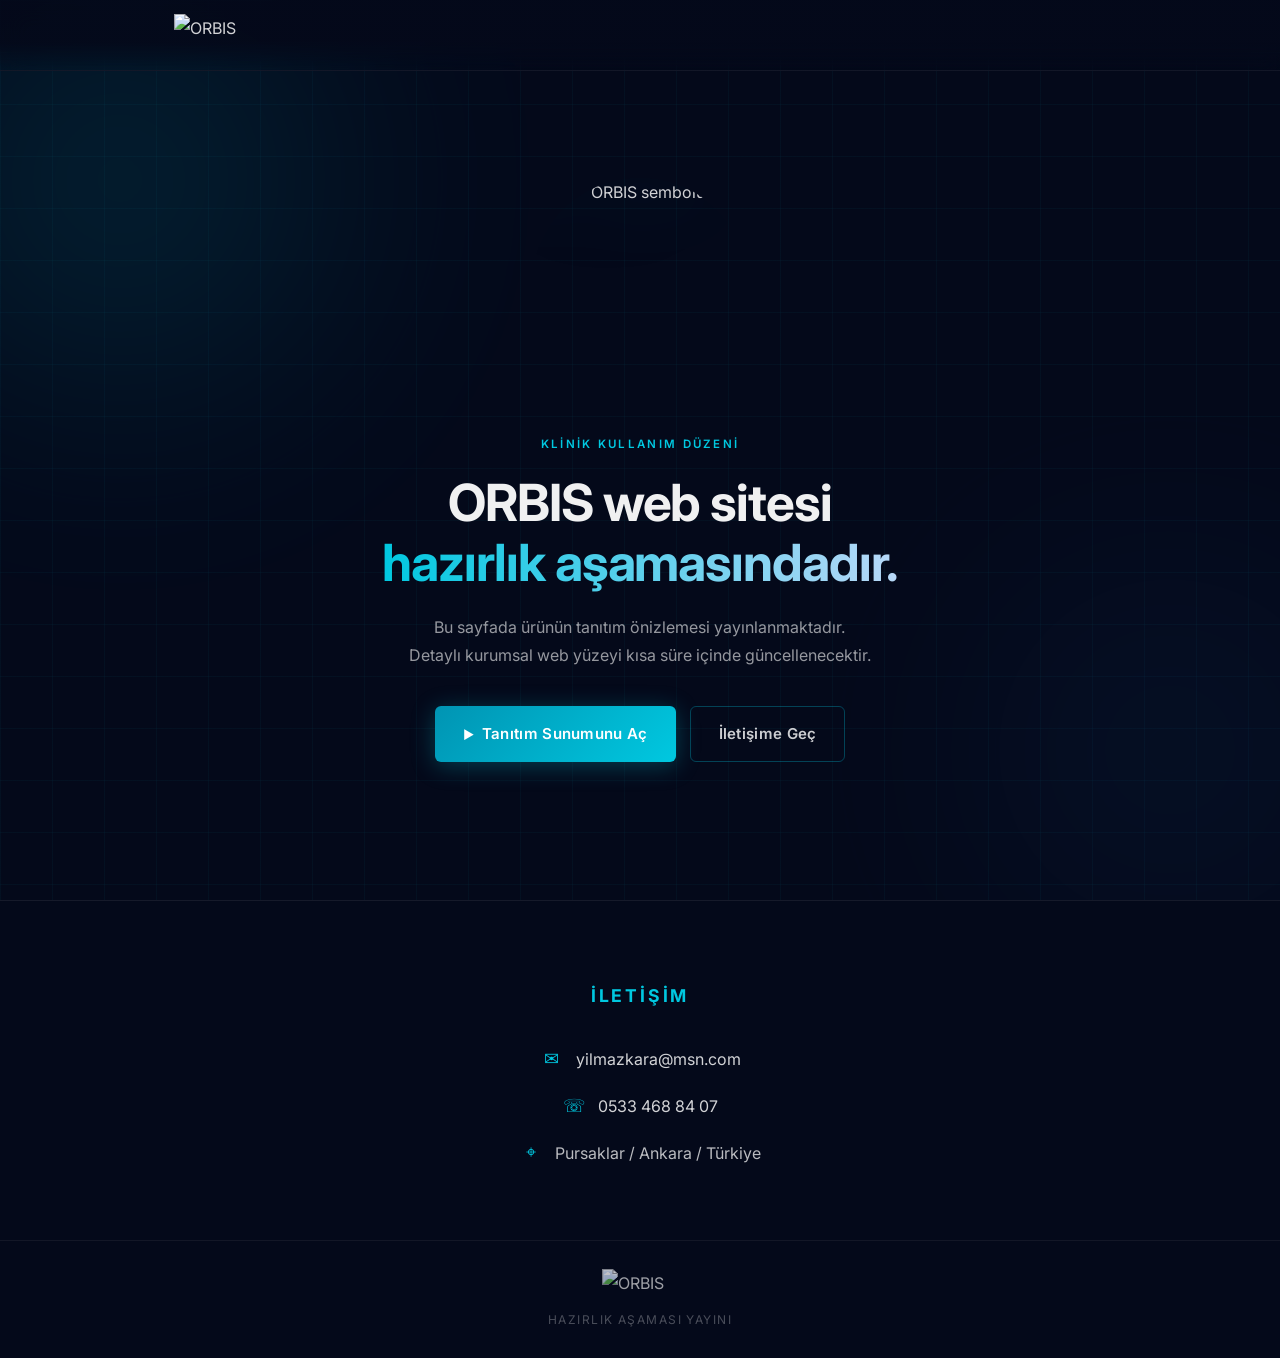
==== commit a6c95d01: "feat: replace homepage with premium ORBIS holding page Agent-Logs-Url: https://github.com/yilmazkara" ====
--- a/index.html
+++ b/index.html
@@ -3,51 +3,33 @@
 <head>
   <meta charset="UTF-8" />
   <meta name="viewport" content="width=device-width, initial-scale=1.0" />
-  <meta name="description" content="ORBIS, klinik kullanım akışını daha düzenli, daha anlaşılır ve daha izlenebilir hale getirmek için tasarlanmış dijital ekran yapısıdır." />
-  <title>ORBIS | Klinik İş Akışı ve Operasyon Düzeni</title>
+  <meta name="description" content="ORBIS – Klinik iş akışı ve operasyon düzeni platformu. Yakında yayında." />
+  <title>ORBIS | Hazırlık Aşamasında</title>
   <link rel="preconnect" href="https://fonts.googleapis.com" />
   <link rel="preconnect" href="https://fonts.gstatic.com" crossorigin />
-  <link href="https://fonts.googleapis.com/css2?family=Playfair+Display:wght@600;700;800&family=Inter:wght@300;400;500;600;700&display=swap" rel="stylesheet" />
+  <link href="https://fonts.googleapis.com/css2?family=Inter:wght@300;400;500;600;700&display=swap" rel="stylesheet" />
   <link rel="stylesheet" href="style.css" />
 </head>
 <body>
 
-  <!-- ============================================================
-       NAVIGATION
-  ============================================================ -->
-  <header class="navbar" id="navbar">
+  <!-- NAVBAR -->
+  <header class="navbar">
     <div class="container navbar__inner">
-
-      <a href="#hero" class="navbar__logo" aria-label="ORBIS ana sayfa">
-        <svg class="logo-mark" width="32" height="32" viewBox="0 0 34 34" fill="none" xmlns="http://www.w3.org/2000/svg" aria-hidden="true">
-          <circle cx="17" cy="17" r="13.5" stroke="#00C8E0" stroke-width="1.4"/>
-          <circle cx="17" cy="17" r="6" stroke="#00C8E0" stroke-width="1.4" fill="rgba(0,200,224,0.07)"/>
-          <ellipse cx="17" cy="17" rx="13.5" ry="5" stroke="rgba(0,200,224,0.28)" stroke-width="1"/>
-          <circle cx="17" cy="3.5" r="1.8" fill="#C9A84C"/>
-        </svg>
-        <span class="logo-text">ORBIS</span>
+      <a href="#" class="navbar__logo" aria-label="ORBIS ana sayfa">
+        <img
+          src="https://github.com/user-attachments/assets/0efd032a-115d-4190-86d2-e473109f8397"
+          alt="ORBIS"
+          class="navbar__logo-img"
+          width="130"
+          height="52"
+        />
       </a>
-
-      <nav class="navbar__links" id="navLinks" aria-label="Ana menü">
-        <a href="#about">Nedir?</a>
-        <a href="#sections">Bölümler</a>
-        <a href="#approach">Yaklaşım</a>
-        <a href="#contact">İletişim</a>
-      </nav>
-
-      <button class="navbar__hamburger" id="hamburger" aria-label="Menüyü aç/kapat" aria-expanded="false" aria-controls="navLinks">
-        <span></span>
-        <span></span>
-        <span></span>
-      </button>
     </div>
   </header>
 
   <main>
 
-    <!-- ============================================================
-         HERO
-    ============================================================ -->
+    <!-- HERO -->
     <section class="hero" id="hero">
       <div class="hero__bg" aria-hidden="true">
         <div class="hero__glow hero__glow--1"></div>
@@ -57,440 +39,71 @@
 
       <div class="container hero__inner">
 
+        <div class="hero__symbol" aria-hidden="true">
+          <img
+            src="https://github.com/user-attachments/assets/7e703402-87b5-4c99-a159-5ee0175435ce"
+            alt="ORBIS sembolü"
+            class="hero__symbol-img"
+            width="220"
+            height="220"
+          />
+        </div>
+
         <div class="hero__content">
           <p class="hero__eyebrow">Klinik Kullanım Düzeni</p>
           <h1 class="hero__headline">
-            Dijital düzen.<br>
-            <em class="hero__headline--accent">Kontrollü akış.</em>
+            ORBIS web sitesi<br>
+            <em class="hero__accent">hazırlık aşamasındadır.</em>
           </h1>
-          <p class="hero__subtitle">
-            Klinik kullanım akışını daha düzenli, daha anlaşılır ve daha izlenebilir hale getirmek için tasarlanmış dijital yapı.
-          </p>
-          <p class="hero__description">
-            ORBIS, günlük kullanım sırasında bilgiye ulaşmayı kolaylaştırmak, ekranlar arası akışı daha net hale getirmek ve süreçleri daha düzenli takip edebilmek amacıyla şekillenen ürün odaklı bir yapıdır.
+          <p class="hero__sub">
+            Bu sayfada ürünün tanıtım önizlemesi yayınlanmaktadır.<br>
+            Detaylı kurumsal web yüzeyi kısa süre içinde güncellenecektir.
           </p>
           <div class="hero__actions">
-            <a href="#contact" class="btn btn--primary">İletişime Geç</a>
-            <a href="#sections" class="btn btn--ghost">Bölümleri İncele</a>
-          </div>
-        </div>
-
-        <div class="hero__visual" aria-hidden="true">
-          <div class="hero__orb-wrap">
-            <svg class="hero__orb-svg" viewBox="0 0 320 320" fill="none" xmlns="http://www.w3.org/2000/svg">
-              <circle cx="160" cy="160" r="150" stroke="rgba(0,200,224,0.08)" stroke-width="1"/>
-              <circle cx="160" cy="160" r="112" stroke="rgba(0,200,224,0.14)" stroke-width="1"/>
-              <circle cx="160" cy="160" r="70" stroke="#00C8E0" stroke-width="1.2" stroke-dasharray="4 7"/>
-              <circle cx="160" cy="160" r="40" fill="rgba(0,200,224,0.05)" stroke="#00C8E0" stroke-width="1.8"/>
-              <ellipse cx="160" cy="160" rx="112" ry="42" stroke="rgba(0,200,224,0.22)" stroke-width="1" transform="rotate(-18 160 160)"/>
-              <circle cx="272" cy="122" r="5" fill="#C9A84C"/>
-              <circle cx="58" cy="190" r="3.5" fill="#00C8E0" fill-opacity="0.65"/>
-              <line x1="160" y1="90" x2="160" y2="230" stroke="rgba(0,200,224,0.1)" stroke-width="1"/>
-              <line x1="90" y1="160" x2="230" y2="160" stroke="rgba(0,200,224,0.1)" stroke-width="1"/>
-              <text x="160" y="153" text-anchor="middle" font-family="Playfair Display, Georgia, serif" font-size="22" font-weight="700" fill="#FFFFFF" letter-spacing="5">ORBIS</text>
-              <text x="160" y="172" text-anchor="middle" font-family="Inter, sans-serif" font-size="8" font-weight="500" fill="rgba(0,200,224,0.75)" letter-spacing="6">SYSTEM</text>
-            </svg>
-            <div class="hero__orb-glow"></div>
+            <a href="orbistanitim_duzeltilmis.html" class="btn btn--primary">
+              <span class="btn__icon">▶</span> Tanıtım Sunumunu Aç
+            </a>
+            <a href="#contact" class="btn btn--ghost">İletişime Geç</a>
           </div>
         </div>
 
       </div>
-
-      <div class="hero__strip" aria-hidden="true">
-        <div class="container hero__strip-inner">
-          <span class="hero__strip-item"><span class="hero__strip-dot"></span>Hasta Kabul</span>
-          <span class="hero__strip-item"><span class="hero__strip-dot"></span>Klinik Gözlem</span>
-          <span class="hero__strip-item"><span class="hero__strip-dot"></span>Ameliyathane</span>
-          <span class="hero__strip-item"><span class="hero__strip-dot"></span>Veri Merkezi</span>
-          <span class="hero__strip-item"><span class="hero__strip-dot"></span>Arşiv</span>
-          <span class="hero__strip-item"><span class="hero__strip-dot"></span>Ayarlar</span>
-        </div>
-      </div>
     </section>
 
-    <!-- ============================================================
-         ABOUT – ORBIS NEDİR?
-    ============================================================ -->
-    <section class="about section" id="about">
-      <div class="container">
-        <span class="section__tag about__tag">Platform</span>
-        <div class="about__grid">
-
-          <div class="about__text">
-            <h2 class="section__title about__title">ORBIS Nedir?</h2>
-            <p class="about__lead">
-              Gerçek kullanım akışını daha düzenli ve daha okunabilir hale getirmeye odaklanan dijital yapı.
-            </p>
-            <p>
-              ORBIS, klinik kullanım içinde karşılaşılan dağınık ekran deneyimini daha düzenli bir yapıya dönüştürme amacıyla şekillenen dijital bir sistemdir. Temel yaklaşımı, bilgiyi doğru anda daha görünür hale getirmek, kullanım akışını daha anlaşılır kılmak ve kullanıcıyı gereksiz karmaşa içinde bırakmamaktır.
-            </p>
-            <p>
-              Bu yapı yalnızca veri girişine odaklanmaz. Aynı zamanda ekran düzeninin, bölüm sıralamasının ve süreç geçişlerinin daha okunabilir olmasını önemser. Böylece kullanıcı, hangi aşamada olduğunu daha rahat görür; hangi bilgiye neden ihtiyaç duyduğunu daha kolay takip eder.
-            </p>
-            <p>
-              ORBIS'i doğru tanımlamak için onu "her şeyi yapan sistem" gibi anlatmak yerine, günlük kullanımı daha kontrollü, daha açık ve daha düzenli hale getirmeye çalışan ürün yapısı olarak değerlendirmek gerekir.
-            </p>
-            <a href="#sections" class="btn btn--outline-cyan">Bölümleri İncele</a>
-          </div>
-
-          <div class="about__principles">
-            <div class="principle-card">
-              <div class="principle-card__icon" aria-hidden="true">
-                <svg viewBox="0 0 24 24" fill="none" xmlns="http://www.w3.org/2000/svg">
-                  <rect x="3" y="3" width="8" height="8" rx="1.5" stroke="currentColor" stroke-width="1.5"/>
-                  <rect x="13" y="3" width="8" height="8" rx="1.5" stroke="currentColor" stroke-width="1.5"/>
-                  <rect x="3" y="13" width="8" height="8" rx="1.5" stroke="currentColor" stroke-width="1.5"/>
-                  <rect x="13" y="13" width="8" height="8" rx="1.5" stroke="currentColor" stroke-width="1.5"/>
-                </svg>
-              </div>
-              <h4 class="principle-card__title">Düzen</h4>
-              <p class="principle-card__text">Ekranların ve kullanım adımlarının birbirine karışmadan ilerlemesini önemseyen yapı.</p>
-            </div>
-            <div class="principle-card">
-              <div class="principle-card__icon" aria-hidden="true">
-                <svg viewBox="0 0 24 24" fill="none" xmlns="http://www.w3.org/2000/svg">
-                  <circle cx="12" cy="12" r="9" stroke="currentColor" stroke-width="1.5"/>
-                  <path d="M12 8v4l3 3" stroke="currentColor" stroke-width="1.5" stroke-linecap="round"/>
-                </svg>
-              </div>
-              <h4 class="principle-card__title">Açıklık</h4>
-              <p class="principle-card__text">Bilginin kullanıcıya daha anlaşılır biçimde görünmesini hedefleyen yaklaşım.</p>
-            </div>
-            <div class="principle-card">
-              <div class="principle-card__icon" aria-hidden="true">
-                <svg viewBox="0 0 24 24" fill="none" xmlns="http://www.w3.org/2000/svg">
-                  <path d="M3 6h18M3 12h18M3 18h11" stroke="currentColor" stroke-width="1.5" stroke-linecap="round"/>
-                </svg>
-              </div>
-              <h4 class="principle-card__title">Okunabilir Akış</h4>
-              <p class="principle-card__text">Bir bölümden diğerine geçerken yön duygusunu korumaya çalışan ekran mantığı.</p>
-            </div>
-            <div class="principle-card">
-              <div class="principle-card__icon" aria-hidden="true">
-                <svg viewBox="0 0 24 24" fill="none" xmlns="http://www.w3.org/2000/svg">
-                  <path d="M12 2L2 7l10 5 10-5-10-5zM2 17l10 5 10-5M2 12l10 5 10-5" stroke="currentColor" stroke-width="1.5" stroke-linecap="round" stroke-linejoin="round"/>
-                </svg>
-              </div>
-              <h4 class="principle-card__title">Kontrollü Erişim</h4>
-              <p class="principle-card__text">Gerekli bilgiye daha toplu ve daha sade biçimde ulaşmayı destekleyen düzen.</p>
-            </div>
-          </div>
-
-        </div>
-      </div>
-    </section>
-
-    <!-- ============================================================
-         SECTIONS – ORBIS BÖLÜMLERİ
-    ============================================================ -->
-    <section class="solutions section" id="sections">
-      <div class="container">
-        <div class="section__header">
-          <span class="section__tag">Bölümler</span>
-          <h2 class="section__title">ORBIS Bölümleri</h2>
-          <p class="section__subtitle">
-            Gerçek kullanım ihtiyacından doğan bölüm mantığı.
-          </p>
-        </div>
-
-        <div class="solutions__grid">
-
-          <article class="solution-card">
-            <div class="solution-card__badge">01</div>
-            <div class="solution-card__icon" aria-hidden="true">
-              <svg viewBox="0 0 48 48" fill="none" xmlns="http://www.w3.org/2000/svg">
-                <circle cx="24" cy="24" r="16" stroke="currentColor" stroke-width="2"/>
-                <path d="M24 16v8l5 5" stroke="currentColor" stroke-width="2" stroke-linecap="round"/>
-              </svg>
-            </div>
-            <h3 class="solution-card__title">Hasta Kabul</h3>
-            <p class="solution-card__desc">
-              Sürecin başlangıç noktasını daha kontrollü hale getiren bölümdür. İlk kayıt akışının daha düzenli kurulmasına ve bilginin başlangıçtan itibaren daha net toplanmasına yardımcı olur.
-            </p>
-          </article>
-
-          <article class="solution-card">
-            <div class="solution-card__badge">02</div>
-            <div class="solution-card__icon" aria-hidden="true">
-              <svg viewBox="0 0 48 48" fill="none" xmlns="http://www.w3.org/2000/svg">
-                <rect x="8" y="12" width="32" height="28" rx="4" stroke="currentColor" stroke-width="2"/>
-                <path d="M8 20h32" stroke="currentColor" stroke-width="2"/>
-                <path d="M16 28h16M16 34h10" stroke="currentColor" stroke-width="2" stroke-linecap="round"/>
-              </svg>
-            </div>
-            <h3 class="solution-card__title">Klinik Gözlem</h3>
-            <p class="solution-card__desc">
-              Günlük kullanım içinde hastaya ilişkin bilgilerin daha görünür ve daha düzenli takip edilmesine odaklanan bölümdür. Kullanıcının ekran üzerinde yönünü daha kolay bulmasını amaçlar.
-            </p>
-          </article>
-
-          <article class="solution-card">
-            <div class="solution-card__badge">03</div>
-            <div class="solution-card__icon" aria-hidden="true">
-              <svg viewBox="0 0 48 48" fill="none" xmlns="http://www.w3.org/2000/svg">
-                <path d="M12 8h24l4 8H8l4-8z" stroke="currentColor" stroke-width="2" stroke-linejoin="round"/>
-                <rect x="10" y="16" width="28" height="24" rx="3" stroke="currentColor" stroke-width="2"/>
-                <path d="M18 28h12M18 34h8" stroke="currentColor" stroke-width="2" stroke-linecap="round"/>
-              </svg>
-            </div>
-            <h3 class="solution-card__title">Ameliyathane</h3>
-            <p class="solution-card__desc">
-              Operasyon sürecine ilişkin ekran düzenini daha açık hale getirmeyi hedefleyen bölümdür. Planlama ve süreç görünürlüğü tarafında daha kontrollü bir akış mantığı sunar.
-            </p>
-          </article>
-
-          <article class="solution-card">
-            <div class="solution-card__badge">04</div>
-            <div class="solution-card__icon" aria-hidden="true">
-              <svg viewBox="0 0 48 48" fill="none" xmlns="http://www.w3.org/2000/svg">
-                <rect x="6" y="6" width="16" height="16" rx="3" stroke="currentColor" stroke-width="2"/>
-                <rect x="26" y="6" width="16" height="16" rx="3" stroke="currentColor" stroke-width="2"/>
-                <rect x="6" y="26" width="16" height="16" rx="3" stroke="currentColor" stroke-width="2"/>
-                <rect x="26" y="26" width="16" height="16" rx="3" stroke="currentColor" stroke-width="2"/>
-              </svg>
-            </div>
-            <h3 class="solution-card__title">Veri Merkezi</h3>
-            <p class="solution-card__desc">
-              Bilgilerin daha toplu, daha düzenli ve daha kontrollü şekilde görülmesini destekleyen yapıdır. Erişimi kolaylaştırmayı amaçlar; gereksiz dağınıklığı azaltır.
-            </p>
-          </article>
-
-          <article class="solution-card">
-            <div class="solution-card__badge">05</div>
-            <div class="solution-card__icon" aria-hidden="true">
-              <svg viewBox="0 0 48 48" fill="none" xmlns="http://www.w3.org/2000/svg">
-                <path d="M10 14h28v24a4 4 0 01-4 4H14a4 4 0 01-4-4V14z" stroke="currentColor" stroke-width="2"/>
-                <path d="M6 14h36" stroke="currentColor" stroke-width="2" stroke-linecap="round"/>
-                <path d="M18 24h12M18 30h8" stroke="currentColor" stroke-width="2" stroke-linecap="round"/>
-              </svg>
-            </div>
-            <h3 class="solution-card__title">Arşiv</h3>
-            <p class="solution-card__desc">
-              Kayıtların daha düzenli saklanması ve ihtiyaç anında daha ulaşılabilir hale gelmesi için kullanılan bölümdür. Eski bilginin kaybolmadan korunmasına yardımcı olur.
-            </p>
-          </article>
-
-          <article class="solution-card">
-            <div class="solution-card__badge">06</div>
-            <div class="solution-card__icon" aria-hidden="true">
-              <svg viewBox="0 0 48 48" fill="none" xmlns="http://www.w3.org/2000/svg">
-                <circle cx="24" cy="24" r="18" stroke="currentColor" stroke-width="2"/>
-                <circle cx="24" cy="24" r="6" stroke="currentColor" stroke-width="2"/>
-                <path d="M24 6v6M24 36v6M6 24h6M36 24h6" stroke="currentColor" stroke-width="2" stroke-linecap="round"/>
-              </svg>
-            </div>
-            <h3 class="solution-card__title">Ayarlar</h3>
-            <p class="solution-card__desc">
-              Sistemin kullanım düzenini destekleyen temel yapılandırma alanıdır. Düzen, yetki ve genel kullanım omurgasının daha kontrollü kurulmasına katkı sağlar.
-            </p>
-          </article>
-
-        </div>
-      </div>
-    </section>
-
-    <!-- ============================================================
-         APPROACH – KULLANIM YAKLAŞIMI
-    ============================================================ -->
-    <section class="advantages section" id="approach">
-      <div class="container">
-        <div class="section__header">
-          <span class="section__tag section__tag--gold">Yaklaşım</span>
-          <h2 class="section__title">Kullanım Yaklaşımı</h2>
-          <p class="section__subtitle">
-            Gösterişli vaatler yerine anlaşılır kullanım düzeni.
-          </p>
-        </div>
-
-        <div class="advantages__list">
-
-          <div class="advantage-item">
-            <div class="advantage-item__number">01</div>
-            <div class="advantage-item__body">
-              <h3>Daha sade ekran mantığı</h3>
-              <p>
-                ORBIS'in temel yaklaşımı, kullanıcıyı etkileyici görünen ama yorucu ekranlarla değil; daha sade, daha anlamlı ve daha kontrollü bir yapı ile karşılamaktır.
-              </p>
-            </div>
-          </div>
-
-          <div class="advantage-item">
-            <div class="advantage-item__number">02</div>
-            <div class="advantage-item__body">
-              <h3>Bölümler arası tutarlılık</h3>
-              <p>
-                Bir bölümden diğerine geçişin mantıklı olması, ekranlar arasındaki kopukluğu azaltır ve günlük kullanım sırasında yön kaybını sınırlamaya yardımcı olur.
-              </p>
-            </div>
-          </div>
-
-          <div class="advantage-item">
-            <div class="advantage-item__number">03</div>
-            <div class="advantage-item__body">
-              <h3>Bilginin daha görünür hale gelmesi</h3>
-              <p>
-                Amaç bilgiyi çoğaltmak değil, gerektiği anda daha anlaşılır biçimde görünür kılmaktır. Böylece kullanıcı aynı bilgiye ulaşmak için ekranlar arasında gereksiz dolaşmaz.
-              </p>
-            </div>
-          </div>
-
-          <div class="advantage-item">
-            <div class="advantage-item__number">04</div>
-            <div class="advantage-item__body">
-              <h3>Karmaşayı azaltma amacı</h3>
-              <p>
-                ORBIS, büyük iddialar kurmak yerine günlük kullanımda dağınıklığı azaltmaya ve ekran deneyimini daha okunabilir hale getirmeye odaklanır.
-              </p>
-            </div>
-          </div>
-
-        </div>
-      </div>
-    </section>
-
-    <!-- ============================================================
-         DEFINITION – ORBIS'İ NASIL TANIMLIYORUZ?
-    ============================================================ -->
-    <section class="definition section" id="definition">
-      <div class="container">
-        <div class="section__header">
-          <span class="section__tag">Tanım</span>
-          <h2 class="section__title">ORBIS'i Nasıl Tanımlıyoruz?</h2>
-        </div>
-        <div class="definition__content">
-          <p class="definition__text">
-            ORBIS'i en doğru şekilde tanımlamak için onu abartılı kavramlarla değil, gerçek kullanım mantığıyla anlatmak gerekir. ORBIS; günlük klinik çalışma içinde ekran düzenini, bilgi görünürlüğünü ve kullanım akışını daha anlaşılır hale getirmeye çalışan ürün odaklı bir yapıdır.
-          </p>
-          <p class="definition__text">
-            Bu nedenle ORBIS, "her şeyi yapan sistem" olarak değil; kullanıcıyı gereksiz karmaşadan uzaklaştırmayı hedefleyen, sade ama ciddi bir dijital düzen olarak değerlendirilmelidir.
-          </p>
-          <div class="definition__chips">
-            <span class="definition__chip">
-              <svg viewBox="0 0 16 16" fill="none" xmlns="http://www.w3.org/2000/svg" aria-hidden="true">
-                <rect x="2" y="2" width="5" height="5" rx="1" stroke="currentColor" stroke-width="1.2"/>
-                <rect x="9" y="2" width="5" height="5" rx="1" stroke="currentColor" stroke-width="1.2"/>
-                <rect x="2" y="9" width="5" height="5" rx="1" stroke="currentColor" stroke-width="1.2"/>
-                <rect x="9" y="9" width="5" height="5" rx="1" stroke="currentColor" stroke-width="1.2"/>
-              </svg>
-              Düzen
-            </span>
-            <span class="definition__chip">
-              <svg viewBox="0 0 16 16" fill="none" xmlns="http://www.w3.org/2000/svg" aria-hidden="true">
-                <path d="M2 4h12M2 8h12M2 12h8" stroke="currentColor" stroke-width="1.2" stroke-linecap="round"/>
-              </svg>
-              Okunabilirlik
-            </span>
-            <span class="definition__chip">
-              <svg viewBox="0 0 16 16" fill="none" xmlns="http://www.w3.org/2000/svg" aria-hidden="true">
-                <circle cx="8" cy="8" r="6" stroke="currentColor" stroke-width="1.2"/>
-                <path d="M8 5v3l2 2" stroke="currentColor" stroke-width="1.2" stroke-linecap="round"/>
-              </svg>
-              Kontrollü Yapı
-            </span>
-          </div>
-        </div>
-      </div>
-    </section>
-
-    <!-- ============================================================
-         CONTACT – İLETİŞİM  (form kaldırıldı)
-    ============================================================ -->
-    <section class="contact section" id="contact">
-      <div class="container">
-        <div class="section__header">
-          <span class="section__tag">İletişim</span>
-          <h2 class="section__title">Doğrudan İletişim</h2>
-          <p class="section__subtitle">
-            ORBIS hakkında soru sormak veya doğrudan ulaşmak için aşağıdaki kanalları kullanabilirsiniz.
-          </p>
-        </div>
-
-        <div class="contact__cards">
-
-          <a href="mailto:yilmazkara@msn.com" class="contact-card">
-            <div class="contact-card__icon" aria-hidden="true">
-              <svg viewBox="0 0 24 24" fill="none" xmlns="http://www.w3.org/2000/svg">
-                <path d="M3 8l9 6 9-6" stroke="currentColor" stroke-width="1.8" stroke-linecap="round"/>
-                <rect x="2" y="6" width="20" height="14" rx="3" stroke="currentColor" stroke-width="1.8"/>
-              </svg>
-            </div>
-            <p class="contact-card__label">E-Posta</p>
-            <p class="contact-card__value">yilmazkara@msn.com</p>
-          </a>
-
-          <a href="tel:05334688407" class="contact-card">
-            <div class="contact-card__icon" aria-hidden="true">
-              <svg viewBox="0 0 24 24" fill="none" xmlns="http://www.w3.org/2000/svg">
-                <path d="M6.6 10.8c1.4 2.8 3.8 5.1 6.6 6.6l2.2-2.2c.3-.3.7-.4 1-.2 1.1.4 2.3.6 3.6.6.6 0 1 .4 1 1V20c0 .6-.4 1-1 1C10.6 21 3 13.4 3 4c0-.6.4-1 1-1h3.5c.6 0 1 .4 1 1 0 1.3.2 2.5.6 3.6.1.3 0 .7-.2 1L6.6 10.8z" stroke="currentColor" stroke-width="1.8" stroke-linecap="round" stroke-linejoin="round"/>
-              </svg>
-            </div>
-            <p class="contact-card__label">Telefon</p>
-            <p class="contact-card__value">0533 468 84 07</p>
-          </a>
-
-          <div class="contact-card">
-            <div class="contact-card__icon" aria-hidden="true">
-              <svg viewBox="0 0 24 24" fill="none" xmlns="http://www.w3.org/2000/svg">
-                <path d="M12 2C8.1 2 5 5.1 5 9c0 5.2 7 13 7 13s7-7.8 7-13c0-3.9-3.1-7-7-7z" stroke="currentColor" stroke-width="1.8"/>
-                <circle cx="12" cy="9" r="2.5" stroke="currentColor" stroke-width="1.8"/>
-              </svg>
-            </div>
-            <p class="contact-card__label">Konum</p>
-            <p class="contact-card__value">Pursaklar / Ankara / Türkiye</p>
-          </div>
-
-        </div>
+    <!-- CONTACT -->
+    <section class="contact" id="contact">
+      <div class="container contact__inner">
+        <h2 class="contact__title">İletişim</h2>
+        <ul class="contact__list">
+          <li class="contact__item">
+            <span class="contact__icon" aria-hidden="true">✉</span>
+            <a href="mailto:yilmazkara@msn.com">yilmazkara@msn.com</a>
+          </li>
+          <li class="contact__item">
+            <span class="contact__icon" aria-hidden="true">☏</span>
+            <a href="tel:+905334688407">0533 468 84 07</a>
+          </li>
+          <li class="contact__item">
+            <span class="contact__icon" aria-hidden="true">⌖</span>
+            <span>Pursaklar / Ankara / Türkiye</span>
+          </li>
+        </ul>
       </div>
     </section>
 
   </main>
 
-  <!-- ============================================================
-       FOOTER
-  ============================================================ -->
+  <!-- FOOTER -->
   <footer class="footer">
     <div class="container footer__inner">
-
-      <div class="footer__brand">
-        <a href="#hero" class="footer__logo" aria-label="ORBIS ana sayfa">
-          <svg class="logo-mark" width="26" height="26" viewBox="0 0 34 34" fill="none" xmlns="http://www.w3.org/2000/svg" aria-hidden="true">
-            <circle cx="17" cy="17" r="13.5" stroke="#00C8E0" stroke-width="1.4"/>
-            <circle cx="17" cy="17" r="6" stroke="#00C8E0" stroke-width="1.4" fill="rgba(0,200,224,0.07)"/>
-            <ellipse cx="17" cy="17" rx="13.5" ry="5" stroke="rgba(0,200,224,0.28)" stroke-width="1"/>
-            <circle cx="17" cy="3.5" r="1.8" fill="#C9A84C"/>
-          </svg>
-          <span class="logo-text">ORBIS</span>
-        </a>
-        <p class="footer__tagline">
-          Klinik kullanım akışını daha düzenli ve daha anlaşılır hale getirmeye odaklanan dijital yapı.
-        </p>
-      </div>
-
-      <nav class="footer__links" aria-label="Alt menü">
-        <h4>Hızlı Erişim</h4>
-        <ul>
-          <li><a href="#about">ORBIS Nedir?</a></li>
-          <li><a href="#sections">ORBIS Bölümleri</a></li>
-          <li><a href="#approach">Kullanım Yaklaşımı</a></li>
-          <li><a href="#contact">İletişim</a></li>
-        </ul>
-      </nav>
-
-      <div class="footer__contact">
-        <h4>İletişim</h4>
-        <ul>
-          <li><a href="mailto:yilmazkara@msn.com">yilmazkara@msn.com</a></li>
-          <li><a href="tel:05334688407">0533 468 84 07</a></li>
-          <li>Pursaklar / Ankara / Türkiye</li>
-        </ul>
-      </div>
-
-    </div>
-
-    <div class="footer__bottom">
-      <div class="container">
-        <p>&copy; <span id="year"></span> ORBIS. Tüm hakları saklıdır.</p>
-      </div>
+      <img
+        src="https://github.com/user-attachments/assets/0efd032a-115d-4190-86d2-e473109f8397"
+        alt="ORBIS"
+        class="footer__logo"
+        width="88"
+        height="35"
+      />
+      <p class="footer__note">Hazırlık aşaması yayını</p>
     </div>
   </footer>
 
--- a/style.css
+++ b/style.css
@@ -1,1170 +1,314 @@
 /* ============================================================
    ORBIS – style.css
-   Premium Dark Medical-Tech Design System
-   Palette:
-     --navy-950 : #04091A  (deepest bg)
-     --navy-900 : #070E22  (body / hero bg)
-     --navy-800 : #0C1530  (section alt bg)
-     --navy-700 : #101D3E  (card surface dark)
-     --navy-600 : #152547  (card surface mid)
-     --navy-500 : #1B2E58  (card surface light)
-     --cyan     : #00C8E0  (primary accent)
-     --cyan-dim : rgba(0,200,224,0.55)
-     --gold     : #C9A84C  (premium highlight)
-     --white    : #FFFFFF
-     --text-hi  : rgba(255,255,255,0.92)
-     --text-mid : rgba(255,255,255,0.65)
-     --text-low : rgba(255,255,255,0.38)
-     --border   : rgba(255,255,255,0.08)
-     --border-hi: rgba(0,200,224,0.2)
+   Geçici Holding Page – Premium Koyu Tema
+   Palet:
+     --navy-950 : #04091A
+     --navy-900 : #070E22
+     --navy-800 : #0C1530
+     --cyan     : #00C8E0
+     --cyan-dim : rgba(0,200,224,0.5)
+     --silver   : #B8C8E8
+     --white-hi : rgba(255,255,255,0.92)
+     --white-mid: rgba(255,255,255,0.62)
+     --white-low: rgba(255,255,255,0.35)
+     --border   : rgba(255,255,255,0.07)
+     --border-c : rgba(0,200,224,0.18)
 ============================================================ */
 
-/* ────────────────────────────────────────────
-   RESET & BASE
-──────────────────────────────────────────── */
-*, *::before, *::after {
-  box-sizing: border-box;
-  margin: 0;
-  padding: 0;
-}
-
-html {
-  scroll-behavior: smooth;
-  font-size: 16px;
-}
+/* ── RESET ── */
+*, *::before, *::after { box-sizing: border-box; margin: 0; padding: 0; }
+html { scroll-behavior: smooth; font-size: 16px; }
 
 body {
   font-family: 'Inter', -apple-system, BlinkMacSystemFont, 'Segoe UI', sans-serif;
-  background-color: #070E22;
-  color: rgba(255, 255, 255, 0.82);
+  background-color: #04091A;
+  color: rgba(255,255,255,0.82);
   line-height: 1.75;
   -webkit-font-smoothing: antialiased;
-  -moz-osx-font-smoothing: grayscale;
-}
-
-img {
-  display: block;
-  max-width: 100%;
-}
-
-a {
-  color: inherit;
-  text-decoration: none;
-}
-
-ul {
-  list-style: none;
-}
-
-button {
+}
+
+img { display: block; max-width: 100%; }
+a { color: inherit; text-decoration: none; }
+ul { list-style: none; }
+
+/* ── CONTAINER ── */
+.container {
+  width: 100%;
+  max-width: 980px;
+  margin-inline: auto;
+  padding-inline: 24px;
+}
+
+/* ─────────────────────────
+   NAVBAR
+───────────────────────── */
+.navbar {
+  position: fixed;
+  top: 0; left: 0; right: 0;
+  z-index: 100;
+  padding: 14px 0;
+  background: linear-gradient(180deg, rgba(4,9,26,0.95) 60%, transparent);
+  backdrop-filter: blur(12px);
+  -webkit-backdrop-filter: blur(12px);
+  border-bottom: 1px solid rgba(255,255,255,0.06);
+}
+
+.navbar__inner {
+  display: flex;
+  align-items: center;
+}
+
+.navbar__logo { display: flex; align-items: center; }
+
+.navbar__logo-img {
+  height: 42px;
+  width: auto;
+  object-fit: contain;
+  /* logo is white-bg PNG; screen blend removes white, reveals logo colours on dark */
+  mix-blend-mode: screen;
+}
+
+/* ─────────────────────────
+   HERO
+───────────────────────── */
+.hero {
+  position: relative;
+  min-height: 100vh;
+  display: flex;
+  align-items: center;
+  padding: 120px 0 80px;
+  overflow: hidden;
+}
+
+/* background decorations */
+.hero__bg {
+  position: absolute;
+  inset: 0;
+  pointer-events: none;
+}
+
+.hero__glow {
+  position: absolute;
+  border-radius: 50%;
+  filter: blur(120px);
+  opacity: 0.18;
+}
+.hero__glow--1 {
+  width: 600px; height: 600px;
+  background: radial-gradient(circle, #00C8E0 0%, transparent 70%);
+  top: -120px; left: -180px;
+}
+.hero__glow--2 {
+  width: 500px; height: 500px;
+  background: radial-gradient(circle, #1B4D8C 0%, transparent 70%);
+  bottom: -100px; right: -140px;
+}
+
+.hero__grid {
+  position: absolute;
+  inset: 0;
+  background-image:
+    linear-gradient(rgba(0,200,224,0.04) 1px, transparent 1px),
+    linear-gradient(90deg, rgba(0,200,224,0.04) 1px, transparent 1px);
+  background-size: 52px 52px;
+}
+
+/* inner layout */
+.hero__inner {
+  position: relative;
+  display: flex;
+  flex-direction: column;
+  align-items: center;
+  text-align: center;
+  gap: 36px;
+}
+
+/* symbol */
+.hero__symbol {
+  border-radius: 50%;
+  overflow: hidden;
+  background: transparent;
+}
+
+.hero__symbol-img {
+  width: clamp(140px, 22vw, 220px);
+  height: auto;
+  filter: drop-shadow(0 0 32px rgba(0,200,224,0.35)) drop-shadow(0 0 64px rgba(0,100,200,0.2));
+  animation: symbolFloat 6s ease-in-out infinite;
+}
+
+@keyframes symbolFloat {
+  0%, 100% { transform: translateY(0); }
+  50%       { transform: translateY(-10px); }
+}
+
+/* text content */
+.hero__content { max-width: 640px; }
+
+.hero__eyebrow {
+  font-size: 0.72rem;
+  font-weight: 600;
+  letter-spacing: 0.2em;
+  text-transform: uppercase;
+  color: #00C8E0;
+  margin-bottom: 18px;
+}
+
+.hero__headline {
+  font-size: clamp(2rem, 5vw, 3.2rem);
+  font-weight: 700;
+  line-height: 1.18;
+  color: rgba(255,255,255,0.94);
+  margin-bottom: 20px;
+  letter-spacing: -0.02em;
+}
+
+.hero__accent {
+  font-style: normal;
+  background: linear-gradient(90deg, #00C8E0, #B8D8F8);
+  -webkit-background-clip: text;
+  -webkit-text-fill-color: transparent;
+  background-clip: text;
+}
+
+.hero__sub {
+  font-size: 1rem;
+  line-height: 1.8;
+  color: rgba(255,255,255,0.58);
+  margin-bottom: 36px;
+}
+
+/* CTA buttons */
+.hero__actions {
+  display: flex;
+  flex-wrap: wrap;
+  gap: 14px;
+  justify-content: center;
+}
+
+.btn {
+  display: inline-flex;
+  align-items: center;
+  gap: 8px;
+  padding: 14px 28px;
+  border-radius: 6px;
+  font-size: 0.94rem;
+  font-weight: 600;
+  letter-spacing: 0.02em;
+  transition: all 0.22s ease;
   cursor: pointer;
   border: none;
-  background: none;
-  font-family: inherit;
-}
-
-/* ────────────────────────────────────────────
-   LAYOUT UTILITIES
-──────────────────────────────────────────── */
-.container {
-  max-width: 1200px;
-  margin-inline: auto;
-  padding-inline: 1.75rem;
-}
-
-.section {
-  padding-block: 6rem;
-}
-
-/* ────────────────────────────────────────────
-   SECTION HEADER
-──────────────────────────────────────────── */
-.section__header {
-  text-align: center;
-  max-width: 680px;
-  margin-inline: auto;
-  margin-bottom: 4rem;
-}
-
-.section__tag {
-  display: inline-flex;
-  align-items: center;
-  gap: 0.45rem;
-  font-size: 0.72rem;
+  white-space: nowrap;
+}
+
+.btn--primary {
+  background: linear-gradient(135deg, #0094B3 0%, #00C8E0 100%);
+  color: #fff;
+  box-shadow: 0 4px 24px rgba(0,200,224,0.28);
+}
+.btn--primary:hover {
+  transform: translateY(-2px);
+  box-shadow: 0 8px 32px rgba(0,200,224,0.42);
+}
+
+.btn--ghost {
+  background: transparent;
+  color: rgba(255,255,255,0.8);
+  border: 1px solid rgba(0,200,224,0.3);
+}
+.btn--ghost:hover {
+  background: rgba(0,200,224,0.08);
+  border-color: rgba(0,200,224,0.6);
+  color: #fff;
+}
+
+.btn__icon { font-size: 0.8em; }
+
+/* ─────────────────────────
+   CONTACT
+───────────────────────── */
+.contact {
+  padding: 80px 0 72px;
+  border-top: 1px solid rgba(255,255,255,0.07);
+}
+
+.contact__inner { text-align: center; }
+
+.contact__title {
+  font-size: 1.1rem;
   font-weight: 700;
   letter-spacing: 0.16em;
   text-transform: uppercase;
   color: #00C8E0;
-  background-color: rgba(0, 200, 224, 0.08);
-  border: 1px solid rgba(0, 200, 224, 0.2);
-  padding: 0.35rem 0.9rem;
-  border-radius: 100px;
-  margin-bottom: 1.25rem;
-}
-
-.section__tag--gold {
-  color: #C9A84C;
-  background-color: rgba(201, 168, 76, 0.08);
-  border-color: rgba(201, 168, 76, 0.22);
-}
-
-.section__title {
-  font-family: 'Playfair Display', Georgia, 'Times New Roman', serif;
-  font-size: clamp(1.9rem, 3.2vw, 2.75rem);
-  font-weight: 700;
-  color: #FFFFFF;
-  line-height: 1.2;
-  margin-bottom: 1rem;
-  letter-spacing: -0.01em;
-}
-
-.section__subtitle {
-  font-size: 1.05rem;
-  color: rgba(255, 255, 255, 0.58);
-  line-height: 1.75;
-}
-
-/* ────────────────────────────────────────────
-   BUTTONS
-──────────────────────────────────────────── */
-.btn {
-  display: inline-flex;
-  align-items: center;
-  justify-content: center;
-  gap: 0.5rem;
-  padding: 0.9rem 2.1rem;
-  border-radius: 8px;
-  font-size: 0.92rem;
-  font-weight: 600;
-  letter-spacing: 0.01em;
-  transition: background-color 0.2s ease, color 0.2s ease,
-              border-color 0.2s ease, box-shadow 0.2s ease,
-              transform 0.15s ease;
-  white-space: nowrap;
-}
-
-.btn:hover  { transform: translateY(-1px); }
-.btn:active { transform: translateY(0); }
-
-.btn--primary {
-  background-color: #00C8E0;
-  color: #04091A;
-  box-shadow: 0 4px 20px rgba(0, 200, 224, 0.32);
-}
-
-.btn--primary:hover {
-  background-color: #00b5cc;
-  box-shadow: 0 6px 28px rgba(0, 200, 224, 0.45);
-}
-
-.btn--ghost {
-  background-color: rgba(255, 255, 255, 0.06);
-  color: rgba(255, 255, 255, 0.88);
-  border: 1.5px solid rgba(255, 255, 255, 0.18);
-}
-
-.btn--ghost:hover {
-  background-color: rgba(255, 255, 255, 0.12);
-  border-color: rgba(255, 255, 255, 0.35);
-}
-
-.btn--outline-cyan {
-  background-color: transparent;
+  margin-bottom: 32px;
+}
+
+.contact__list {
+  display: flex;
+  flex-direction: column;
+  gap: 16px;
+  align-items: center;
+}
+
+.contact__item {
+  display: flex;
+  align-items: center;
+  gap: 12px;
+  font-size: 1rem;
+  color: rgba(255,255,255,0.72);
+}
+
+.contact__icon {
+  font-size: 1.1rem;
   color: #00C8E0;
-  border: 1.5px solid rgba(0, 200, 224, 0.45);
-}
-
-.btn--outline-cyan:hover {
-  background-color: rgba(0, 200, 224, 0.1);
-  border-color: #00C8E0;
-}
-
-/* ────────────────────────────────────────────
-   LOGO MARK
-──────────────────────────────────────────── */
-.logo-mark {
-  flex-shrink: 0;
-}
-
-.logo-text {
-  font-family: 'Playfair Display', Georgia, serif;
-  font-size: 1.3rem;
-  font-weight: 700;
-  letter-spacing: 0.06em;
-  color: #FFFFFF;
-  line-height: 1;
-}
-
-/* ────────────────────────────────────────────
-   NAVBAR
-──────────────────────────────────────────── */
-.navbar {
-  position: fixed;
-  top: 0;
-  left: 0;
-  right: 0;
-  z-index: 1000;
-  background-color: transparent;
-  transition: background-color 0.3s ease, box-shadow 0.3s ease,
-              backdrop-filter 0.3s ease;
-  padding-block: 1.15rem;
-}
-
-.navbar.scrolled {
-  background-color: rgba(7, 14, 34, 0.92);
-  backdrop-filter: blur(16px);
-  -webkit-backdrop-filter: blur(16px);
-  box-shadow: 0 1px 0 rgba(255, 255, 255, 0.06),
-              0 4px 30px rgba(0, 0, 0, 0.4);
-  padding-block: 0.9rem;
-}
-
-.navbar__inner {
-  display: flex;
-  align-items: center;
-  justify-content: space-between;
-  gap: 2rem;
-}
-
-.navbar__logo {
-  display: flex;
-  align-items: center;
-  gap: 0.65rem;
-  flex-shrink: 0;
-}
-
-.navbar__links {
-  display: flex;
-  align-items: center;
-  gap: 2.25rem;
-}
-
-.navbar__links a {
-  color: rgba(255, 255, 255, 0.72);
-  font-size: 0.88rem;
-  font-weight: 500;
-  letter-spacing: 0.02em;
-  transition: color 0.2s ease;
-  position: relative;
-  padding-block: 0.2rem;
-}
-
-.navbar__links a::after {
-  content: '';
-  position: absolute;
-  bottom: -2px;
-  left: 0;
-  width: 0;
-  height: 1.5px;
-  background-color: #00C8E0;
-  transition: width 0.25s ease;
-  border-radius: 2px;
-}
-
-.navbar__links a:hover,
-.navbar__links a.active {
-  color: #FFFFFF;
-}
-
-.navbar__links a:hover::after,
-.navbar__links a.active::after {
-  width: 100%;
-}
-
-/* Hamburger */
-.navbar__hamburger {
-  display: none;
+  width: 24px;
+  text-align: center;
+}
+
+.contact__item a {
+  color: rgba(255,255,255,0.82);
+  transition: color 0.18s;
+}
+.contact__item a:hover { color: #00C8E0; }
+
+/* ─────────────────────────
+   FOOTER
+───────────────────────── */
+.footer {
+  padding: 28px 0;
+  border-top: 1px solid rgba(255,255,255,0.06);
+  background: #04091A;
+}
+
+.footer__inner {
+  display: flex;
   flex-direction: column;
-  justify-content: center;
-  gap: 5px;
-  width: 34px;
-  height: 34px;
-  padding: 5px;
-}
-
-.navbar__hamburger span {
-  display: block;
-  height: 1.8px;
-  background-color: rgba(255, 255, 255, 0.85);
-  border-radius: 2px;
-  transition: transform 0.3s ease, opacity 0.3s ease;
-  transform-origin: center;
-}
-
-.navbar__hamburger.open span:nth-child(1) { transform: translateY(7px) rotate(45deg); }
-.navbar__hamburger.open span:nth-child(2) { opacity: 0; }
-.navbar__hamburger.open span:nth-child(3) { transform: translateY(-7px) rotate(-45deg); }
-
-/* ────────────────────────────────────────────
-   HERO
-──────────────────────────────────────────── */
-.hero {
-  position: relative;
-  min-height: 100svh;
-  display: flex;
-  flex-direction: column;
-  background: #070E22;
-  overflow: hidden;
-}
-
-/* Background layers */
-.hero__bg {
-  position: absolute;
-  inset: 0;
-  pointer-events: none;
-  z-index: 0;
-}
-
-.hero__glow {
-  position: absolute;
-  border-radius: 50%;
-  filter: blur(80px);
-  pointer-events: none;
-}
-
-.hero__glow--1 {
-  width: 560px;
-  height: 560px;
-  background: radial-gradient(circle, rgba(0, 200, 224, 0.12) 0%, transparent 70%);
-  top: -100px;
-  right: 5%;
-}
-
-.hero__glow--2 {
-  width: 420px;
-  height: 420px;
-  background: radial-gradient(circle, rgba(201, 168, 76, 0.07) 0%, transparent 70%);
-  bottom: 10%;
-  left: 0%;
-}
-
-.hero__grid {
-  position: absolute;
-  inset: 0;
-  background-image:
-    linear-gradient(rgba(0, 200, 224, 0.04) 1px, transparent 1px),
-    linear-gradient(90deg, rgba(0, 200, 224, 0.04) 1px, transparent 1px);
-  background-size: 64px 64px;
-  mask-image: radial-gradient(ellipse 80% 60% at 50% 50%, black 30%, transparent 100%);
-}
-
-/* Hero main inner */
-.hero__inner {
-  position: relative;
-  z-index: 2;
-  flex: 1;
-  display: grid;
-  grid-template-columns: 1fr 1fr;
-  gap: 4rem;
-  align-items: center;
-  padding-block: 9rem 3rem;
-}
-
-.hero__content {
-  max-width: 560px;
-}
-
-.hero__eyebrow {
-  font-size: 0.72rem;
-  font-weight: 700;
-  letter-spacing: 0.2em;
+  align-items: center;
+  gap: 10px;
+}
+
+.footer__logo {
+  height: 30px;
+  width: auto;
+  object-fit: contain;
+  mix-blend-mode: screen;
+  opacity: 0.75;
+}
+
+.footer__note {
+  font-size: 0.75rem;
+  letter-spacing: 0.12em;
   text-transform: uppercase;
-  color: #C9A84C;
-  margin-bottom: 1.5rem;
-  display: flex;
-  align-items: center;
-  gap: 0.65rem;
-}
-
-.hero__eyebrow::before {
-  content: '';
-  display: inline-block;
-  width: 24px;
-  height: 1.5px;
-  background-color: #C9A84C;
-  border-radius: 1px;
-  flex-shrink: 0;
-}
-
-.hero__headline {
-  font-family: 'Playfair Display', Georgia, serif;
-  font-size: clamp(2.6rem, 5vw, 4.2rem);
-  font-weight: 700;
-  color: #FFFFFF;
-  line-height: 1.12;
-  margin-bottom: 1.75rem;
-  letter-spacing: -0.02em;
-}
-
-.hero__headline--accent {
-  font-style: italic;
-  color: #00C8E0;
-  font-weight: 600;
-}
-
-.hero__subtitle {
-  font-size: clamp(1rem, 1.5vw, 1.15rem);
-  color: rgba(255, 255, 255, 0.82);
-  max-width: 520px;
-  line-height: 1.72;
-  margin-bottom: 1rem;
-  font-weight: 400;
-}
-
-.hero__description {
-  font-size: 0.95rem;
-  color: rgba(255, 255, 255, 0.52);
-  max-width: 500px;
-  line-height: 1.85;
-  margin-bottom: 2.75rem;
-}
-
-.hero__actions {
-  display: flex;
-  align-items: center;
-  gap: 1rem;
-  flex-wrap: wrap;
-}
-
-/* Hero right: orbital visual */
-.hero__visual {
-  display: flex;
-  align-items: center;
-  justify-content: center;
-  position: relative;
-}
-
-.hero__orb-wrap {
-  position: relative;
-  width: clamp(260px, 38vw, 380px);
-  aspect-ratio: 1;
-}
-
-.hero__orb-svg {
-  width: 100%;
-  height: 100%;
-  animation: orbRotate 32s linear infinite;
-}
-
-@keyframes orbRotate {
-  from { transform: rotate(0deg); }
-  to   { transform: rotate(360deg); }
-}
-
-/* Counter-rotate the inner text so it stays upright */
-.hero__orb-svg text {
-  animation: orbCounterRotate 32s linear infinite;
-  transform-origin: 160px 160px;
-}
-
-@keyframes orbCounterRotate {
-  from { transform: rotate(0deg); }
-  to   { transform: rotate(-360deg); }
-}
-
-.hero__orb-glow {
-  position: absolute;
-  inset: 15%;
-  border-radius: 50%;
-  background: radial-gradient(circle, rgba(0, 200, 224, 0.1) 0%, transparent 70%);
-  filter: blur(20px);
-  pointer-events: none;
-}
-
-/* Hero info strip */
-.hero__strip {
-  position: relative;
-  z-index: 2;
-  border-top: 1px solid rgba(255, 255, 255, 0.06);
-  background: rgba(255, 255, 255, 0.025);
-  backdrop-filter: blur(4px);
-}
-
-.hero__strip-inner {
-  display: flex;
-  align-items: center;
-  gap: 0;
-  padding-block: 1rem;
-  overflow-x: auto;
-  scrollbar-width: none;
-}
-
-.hero__strip-inner::-webkit-scrollbar { display: none; }
-
-.hero__strip-item {
-  display: inline-flex;
-  align-items: center;
-  gap: 0.55rem;
-  font-size: 0.78rem;
-  font-weight: 500;
-  color: rgba(255, 255, 255, 0.45);
-  letter-spacing: 0.06em;
-  text-transform: uppercase;
-  padding-inline: 2rem;
-  border-right: 1px solid rgba(255, 255, 255, 0.06);
-  white-space: nowrap;
-  flex-shrink: 0;
-}
-
-.hero__strip-item:last-child {
-  border-right: none;
-}
-
-.hero__strip-dot {
-  width: 5px;
-  height: 5px;
-  border-radius: 50%;
-  background-color: #00C8E0;
-  flex-shrink: 0;
-}
-
-/* ────────────────────────────────────────────
-   ABOUT
-──────────────────────────────────────────── */
-.about {
-  background: #0C1530;
-  position: relative;
-}
-
-.about::before {
-  content: '';
-  position: absolute;
-  top: 0;
-  left: 0;
-  right: 0;
-  height: 1px;
-  background: linear-gradient(90deg, transparent, rgba(0, 200, 224, 0.3), transparent);
-}
-
-.about__tag {
-  display: inline-flex;
-  margin-bottom: 2.5rem;
-}
-
-.about__grid {
-  display: grid;
-  grid-template-columns: 1fr 1fr;
-  gap: 5rem;
-  align-items: start;
-}
-
-.about__title {
-  text-align: left;
-  margin-bottom: 1.25rem;
-}
-
-.about__lead {
-  font-size: 1.1rem;
-  color: rgba(255, 255, 255, 0.72);
-  line-height: 1.72;
-  margin-bottom: 1.75rem;
-  font-weight: 400;
-  border-left: 2px solid #00C8E0;
-  padding-left: 1.25rem;
-}
-
-.about__text p {
-  color: rgba(255, 255, 255, 0.58);
-  margin-bottom: 1.25rem;
-  font-size: 0.97rem;
-  line-height: 1.85;
-}
-
-.about__text .btn {
-  margin-top: 0.75rem;
-}
-
-/* Principle cards */
-.about__principles {
-  display: grid;
-  grid-template-columns: 1fr 1fr;
-  gap: 1rem;
-  align-content: start;
-}
-
-.principle-card {
-  background: linear-gradient(145deg, #101D3E, #152547);
-  border: 1px solid rgba(255, 255, 255, 0.06);
-  border-radius: 14px;
-  padding: 1.75rem 1.5rem;
-  display: flex;
-  flex-direction: column;
-  gap: 0.7rem;
-  transition: border-color 0.25s ease, box-shadow 0.25s ease;
-}
-
-.principle-card:hover {
-  border-color: rgba(0, 200, 224, 0.2);
-  box-shadow: 0 8px 32px rgba(0, 0, 0, 0.3),
-              inset 0 1px 0 rgba(0, 200, 224, 0.08);
-}
-
-.principle-card__icon {
-  width: 38px;
-  height: 38px;
-  color: #00C8E0;
-  opacity: 0.85;
-}
-
-.principle-card__title {
-  font-size: 0.97rem;
-  font-weight: 700;
-  color: rgba(255, 255, 255, 0.92);
-  letter-spacing: 0.01em;
-}
-
-.principle-card__text {
-  font-size: 0.83rem;
-  color: rgba(255, 255, 255, 0.5);
-  line-height: 1.7;
-}
-
-/* ────────────────────────────────────────────
-   SOLUTIONS
-──────────────────────────────────────────── */
-.solutions {
-  background: #070E22;
-  position: relative;
-}
-
-.solutions::before {
-  content: '';
-  position: absolute;
-  top: 0;
-  left: 0;
-  right: 0;
-  height: 1px;
-  background: linear-gradient(90deg, transparent, rgba(255, 255, 255, 0.08), transparent);
-}
-
-.solutions__grid {
-  display: grid;
-  grid-template-columns: repeat(3, 1fr);
-  gap: 1.25rem;
-}
-
-.solution-card {
-  background: linear-gradient(155deg, #101D3E 0%, #0C1530 100%);
-  border: 1px solid rgba(255, 255, 255, 0.07);
-  border-radius: 16px;
-  padding: 2rem 1.75rem;
-  position: relative;
-  overflow: hidden;
-  transition: border-color 0.25s ease, box-shadow 0.25s ease, transform 0.25s ease;
-}
-
-.solution-card::before {
-  content: '';
-  position: absolute;
-  top: 0;
-  left: 0;
-  right: 0;
-  height: 2px;
-  background: linear-gradient(90deg, transparent, rgba(0, 200, 224, 0.25), transparent);
-  opacity: 0;
-  transition: opacity 0.3s ease;
-}
-
-.solution-card:hover {
-  border-color: rgba(0, 200, 224, 0.18);
-  box-shadow: 0 12px 48px rgba(0, 0, 0, 0.35);
-  transform: translateY(-3px);
-}
-
-.solution-card:hover::before {
-  opacity: 1;
-}
-
-.solution-card__badge {
-  font-size: 0.7rem;
-  font-weight: 700;
-  letter-spacing: 0.14em;
-  color: rgba(0, 200, 224, 0.55);
-  margin-bottom: 1.25rem;
-  font-family: 'Inter', sans-serif;
-}
-
-.solution-card__icon {
-  width: 44px;
-  height: 44px;
-  color: #00C8E0;
-  margin-bottom: 1.25rem;
-  opacity: 0.8;
-}
-
-.solution-card__title {
-  font-size: 1.02rem;
-  font-weight: 700;
-  color: rgba(255, 255, 255, 0.92);
-  margin-bottom: 0.7rem;
-  line-height: 1.3;
-  letter-spacing: 0.01em;
-}
-
-.solution-card__desc {
-  font-size: 0.87rem;
-  color: rgba(255, 255, 255, 0.5);
-  line-height: 1.78;
-}
-
-/* ────────────────────────────────────────────
-   ADVANTAGES (Kullanım Yaklaşımı)
-──────────────────────────────────────────── */
-.advantages {
-  background: #0C1530;
-  position: relative;
-}
-
-.advantages::before {
-  content: '';
-  position: absolute;
-  top: 0;
-  left: 0;
-  right: 0;
-  height: 1px;
-  background: linear-gradient(90deg, transparent, rgba(201, 168, 76, 0.25), transparent);
-}
-
-.advantages__list {
-  display: grid;
-  grid-template-columns: 1fr 1fr;
-  gap: 1px;
-  background: rgba(255, 255, 255, 0.06);
-  border: 1px solid rgba(255, 255, 255, 0.06);
-  border-radius: 18px;
-  overflow: hidden;
-}
-
-.advantage-item {
-  display: flex;
-  gap: 1.5rem;
-  padding: 2.5rem 2.25rem;
-  background: #101D3E;
-  transition: background-color 0.2s ease;
-}
-
-.advantage-item:hover {
-  background: #152547;
-}
-
-.advantage-item__number {
-  font-family: 'Playfair Display', Georgia, serif;
-  font-size: 2.8rem;
-  font-weight: 700;
-  color: rgba(201, 168, 76, 0.18);
-  line-height: 1;
-  flex-shrink: 0;
-  min-width: 3rem;
-  letter-spacing: -0.04em;
-}
-
-.advantage-item__body h3 {
-  font-size: 1rem;
-  font-weight: 700;
-  color: rgba(255, 255, 255, 0.9);
-  margin-bottom: 0.6rem;
-  letter-spacing: 0.01em;
-}
-
-.advantage-item__body p {
-  font-size: 0.88rem;
-  color: rgba(255, 255, 255, 0.52);
-  line-height: 1.8;
-}
-
-/* ────────────────────────────────────────────
-   DEFINITION
-──────────────────────────────────────────── */
-.definition {
-  background: #070E22;
-  position: relative;
-}
-
-.definition::before {
-  content: '';
-  position: absolute;
-  top: 0;
-  left: 0;
-  right: 0;
-  height: 1px;
-  background: linear-gradient(90deg, transparent, rgba(255, 255, 255, 0.08), transparent);
-}
-
-.definition__content {
-  max-width: 800px;
-  margin-inline: auto;
-  text-align: center;
-  background: linear-gradient(155deg, #101D3E, #0C1530);
-  border: 1px solid rgba(255, 255, 255, 0.07);
-  border-radius: 20px;
-  padding: 3.5rem 3rem;
-}
-
-.definition__text {
-  font-size: 1.08rem;
-  color: rgba(255, 255, 255, 0.65);
-  line-height: 1.9;
-  margin-bottom: 1.5rem;
-}
-
-.definition__text:last-of-type {
-  margin-bottom: 0;
-}
-
-.definition__chips {
-  display: flex;
-  gap: 0.75rem;
-  justify-content: center;
-  flex-wrap: wrap;
-  margin-top: 2.5rem;
-}
-
-.definition__chip {
-  display: inline-flex;
-  align-items: center;
-  gap: 0.5rem;
-  font-size: 0.82rem;
-  font-weight: 600;
-  color: rgba(255, 255, 255, 0.82);
-  background: rgba(255, 255, 255, 0.05);
-  border: 1px solid rgba(255, 255, 255, 0.12);
-  padding: 0.5rem 1.15rem;
-  border-radius: 100px;
-  letter-spacing: 0.02em;
-  transition: border-color 0.2s ease, background-color 0.2s ease;
-}
-
-.definition__chip svg {
-  width: 14px;
-  height: 14px;
-  color: #00C8E0;
-  flex-shrink: 0;
-}
-
-.definition__chip:hover {
-  border-color: rgba(0, 200, 224, 0.3);
-  background: rgba(0, 200, 224, 0.06);
-}
-
-/* ────────────────────────────────────────────
-   CONTACT
-──────────────────────────────────────────── */
-.contact {
-  background: #0C1530;
-  position: relative;
-}
-
-.contact::before {
-  content: '';
-  position: absolute;
-  top: 0;
-  left: 0;
-  right: 0;
-  height: 1px;
-  background: linear-gradient(90deg, transparent, rgba(0, 200, 224, 0.25), transparent);
-}
-
-.contact__cards {
-  display: grid;
-  grid-template-columns: repeat(3, 1fr);
-  gap: 1.25rem;
-  max-width: 900px;
-  margin-inline: auto;
-}
-
-.contact-card {
-  display: flex;
-  flex-direction: column;
-  align-items: center;
-  text-align: center;
-  gap: 1rem;
-  padding: 2.5rem 2rem;
-  background: linear-gradient(155deg, #101D3E, #0C1530);
-  border: 1px solid rgba(255, 255, 255, 0.07);
-  border-radius: 16px;
-  transition: border-color 0.25s ease, box-shadow 0.25s ease, transform 0.25s ease;
-}
-
-a.contact-card:hover {
-  border-color: rgba(0, 200, 224, 0.25);
-  box-shadow: 0 10px 40px rgba(0, 0, 0, 0.3);
-  transform: translateY(-3px);
-}
-
-.contact-card__icon {
-  width: 52px;
-  height: 52px;
-  background: rgba(0, 200, 224, 0.08);
-  border: 1px solid rgba(0, 200, 224, 0.18);
-  border-radius: 14px;
-  display: flex;
-  align-items: center;
-  justify-content: center;
-  color: #00C8E0;
-  padding: 12px;
-}
-
-.contact-card__label {
-  font-size: 0.72rem;
-  font-weight: 700;
-  text-transform: uppercase;
-  letter-spacing: 0.14em;
-  color: rgba(255, 255, 255, 0.38);
-}
-
-.contact-card__value {
-  font-size: 1rem;
-  font-weight: 500;
-  color: rgba(255, 255, 255, 0.88);
-  line-height: 1.5;
-  word-break: break-word;
-}
-
-/* ────────────────────────────────────────────
-   FOOTER
-──────────────────────────────────────────── */
-.footer {
-  background: #04091A;
-  color: rgba(255, 255, 255, 0.62);
-  border-top: 1px solid rgba(255, 255, 255, 0.06);
-}
-
-.footer__inner {
-  display: grid;
-  grid-template-columns: 2fr 1fr 1fr;
-  gap: 3rem;
-  padding-block: 4.5rem;
-}
-
-.footer__logo {
-  display: flex;
-  align-items: center;
-  gap: 0.6rem;
-  margin-bottom: 1rem;
-}
-
-.footer__tagline {
-  font-size: 0.88rem;
-  line-height: 1.72;
-  color: rgba(255, 255, 255, 0.42);
-  max-width: 280px;
-}
-
-.footer__links h4,
-.footer__contact h4 {
-  font-size: 0.72rem;
-  font-weight: 700;
-  text-transform: uppercase;
-  letter-spacing: 0.14em;
-  color: rgba(255, 255, 255, 0.3);
-  margin-bottom: 1.25rem;
-}
-
-.footer__links ul,
-.footer__contact ul {
-  display: flex;
-  flex-direction: column;
-  gap: 0.7rem;
-}
-
-.footer__links a,
-.footer__contact a,
-.footer__contact li {
-  font-size: 0.88rem;
-  color: rgba(255, 255, 255, 0.52);
-  transition: color 0.2s ease;
-}
-
-.footer__links a:hover,
-.footer__contact a:hover {
-  color: rgba(255, 255, 255, 0.9);
-}
-
-.footer__bottom {
-  border-top: 1px solid rgba(255, 255, 255, 0.06);
-  padding-block: 1.5rem;
-}
-
-.footer__bottom .container {
-  display: flex;
-  align-items: center;
-  justify-content: space-between;
-  gap: 1rem;
-  flex-wrap: wrap;
-}
-
-.footer__bottom p {
-  font-size: 0.8rem;
-  color: rgba(255, 255, 255, 0.28);
-}
-
-/* ────────────────────────────────────────────
-   RESPONSIVE – TABLET (≤ 960px)
-──────────────────────────────────────────── */
-@media (max-width: 960px) {
-  .hero__inner {
-    grid-template-columns: 1fr;
-    text-align: center;
-    padding-block: 9rem 2rem;
-  }
-
-  .hero__content {
-    max-width: 100%;
-  }
-
-  .hero__eyebrow {
-    justify-content: center;
-  }
-
-  .hero__subtitle,
-  .hero__description {
-    max-width: 100%;
-  }
-
-  .hero__actions {
-    justify-content: center;
-  }
-
-  .hero__visual {
-    display: none;
-  }
-
-  .about__grid {
-    grid-template-columns: 1fr;
-    gap: 3.5rem;
-  }
-
-  .about__title {
-    text-align: center;
-  }
-
-  .about__lead {
-    text-align: left;
-  }
-
-  .solutions__grid {
-    grid-template-columns: repeat(2, 1fr);
-  }
-
-  .advantages__list {
-    grid-template-columns: 1fr;
-  }
-
-  .contact__cards {
-    grid-template-columns: 1fr;
-    max-width: 420px;
-  }
-
-  .footer__inner {
-    gap: 2.5rem;
-  }
-
-  .footer__brand {
-    grid-column: 1 / -1;
-  }
-}
-
-/* ────────────────────────────────────────────
-   RESPONSIVE – MOBILE (≤ 640px)
-──────────────────────────────────────────── */
-@media (max-width: 640px) {
-  .section {
-    padding-block: 4rem;
-  }
-
-  /* Mobile nav */
-  .navbar__hamburger {
-    display: flex;
-  }
-
-  .navbar__links {
-    position: fixed;
-    top: 0;
-    right: -100%;
-    width: min(320px, 85vw);
-    height: 100dvh;
-    background-color: #04091A;
-    flex-direction: column;
-    align-items: flex-start;
-    justify-content: center;
-    gap: 2rem;
-    padding: 5rem 2.5rem 2.5rem;
-    transition: right 0.35s cubic-bezier(0.4, 0, 0.2, 1);
-    box-shadow: -8px 0 40px rgba(0, 0, 0, 0.5);
-    border-left: 1px solid rgba(255, 255, 255, 0.06);
-  }
-
-  .navbar__links.open {
-    right: 0;
-  }
-
-  .navbar__links a {
-    font-size: 1.15rem;
-    font-weight: 600;
-    color: rgba(255, 255, 255, 0.85);
-  }
-
-  .hero__inner {
-    padding-block: 8rem 2rem;
-  }
-
-  .hero__actions {
-    flex-direction: column;
-    align-items: center;
-  }
-
-  .hero__actions .btn {
-    width: 100%;
-    justify-content: center;
-  }
-
-  .hero__strip-item {
-    padding-inline: 1.25rem;
-  }
-
-  .about__principles {
-    grid-template-columns: 1fr 1fr;
-  }
-
-  .solutions__grid {
-    grid-template-columns: 1fr;
-  }
-
-  .advantages__list {
-    grid-template-columns: 1fr;
-    border-radius: 14px;
-  }
-
-  .advantage-item {
-    padding: 1.75rem 1.5rem;
-  }
-
-  .definition__content {
-    padding: 2.5rem 1.75rem;
-  }
-
-  .contact__cards {
-    max-width: 100%;
-  }
-
-  .footer__inner {
-    grid-template-columns: 1fr;
-    gap: 2rem;
-    padding-block: 3rem;
-  }
-
-  .footer__brand {
-    grid-column: auto;
-  }
-
-  .footer__bottom .container {
-    flex-direction: column;
-    text-align: center;
-  }
-}
-
-@media (max-width: 400px) {
-  .about__principles {
-    grid-template-columns: 1fr;
-  }
-}
+  color: rgba(255,255,255,0.28);
+}
+
+/* ─────────────────────────
+   RESPONSIVE
+───────────────────────── */
+@media (max-width: 600px) {
+  .hero { padding: 100px 0 60px; }
+  .hero__inner { gap: 28px; }
+  .hero__symbol-img { width: 120px; }
+  .hero__headline { font-size: 1.8rem; }
+  .contact { padding: 60px 0 56px; }
+}
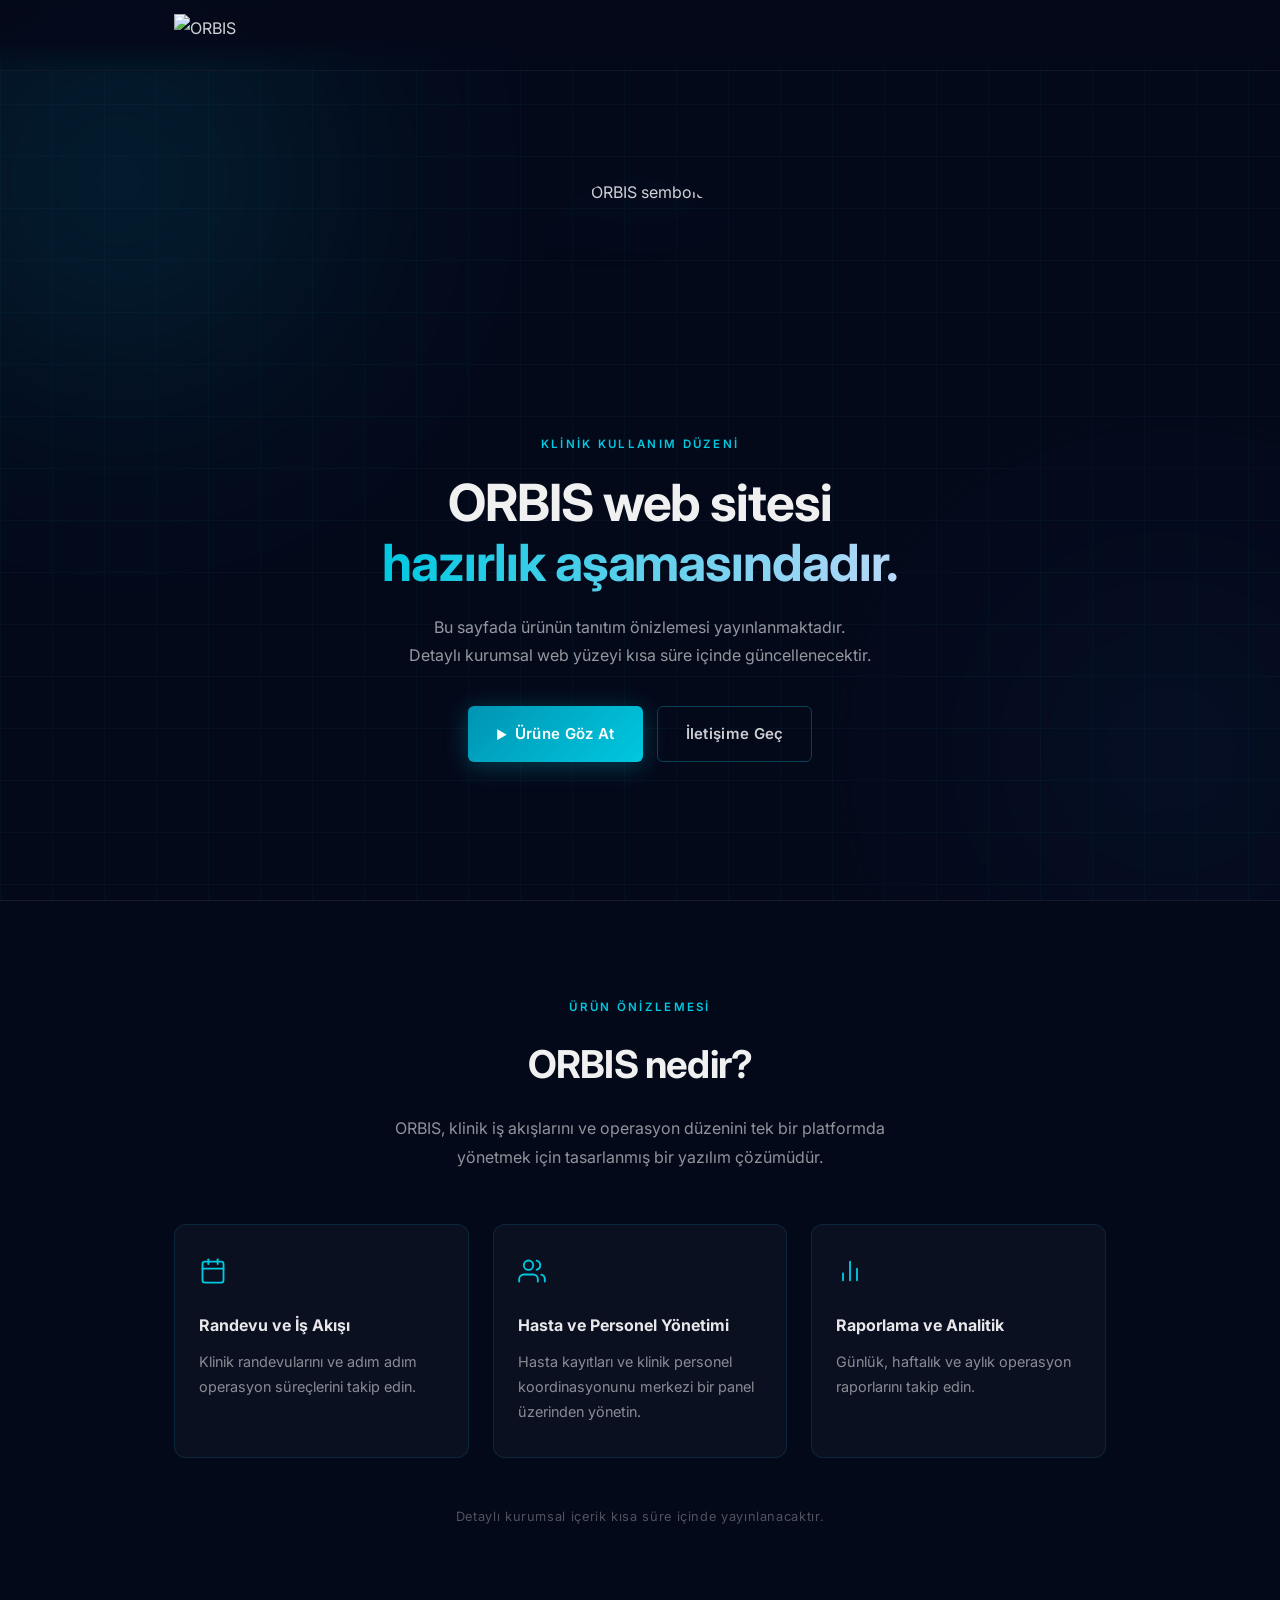
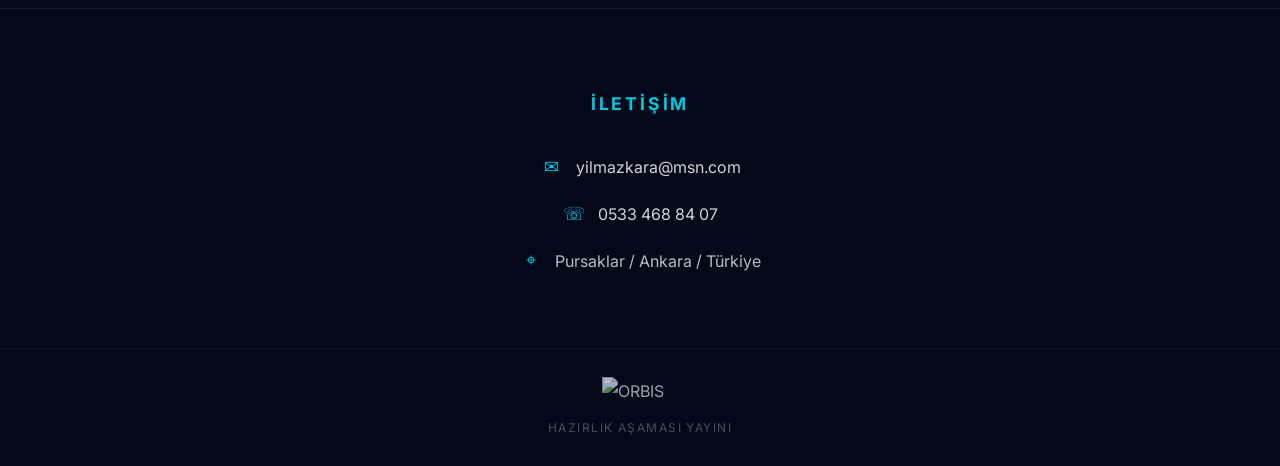
==== commit 22a5fe6e: "fix: remove 404 link, add tanitim section, clean all broken references Agent-Logs-Url: https://githu" ====
--- a/index.html
+++ b/index.html
@@ -60,13 +60,62 @@
             Detaylı kurumsal web yüzeyi kısa süre içinde güncellenecektir.
           </p>
           <div class="hero__actions">
-            <a href="orbistanitim_duzeltilmis.html" class="btn btn--primary">
-              <span class="btn__icon">▶</span> Tanıtım Sunumunu Aç
+            <a href="#tanitim" class="btn btn--primary">
+              <span class="btn__icon">▶</span> Ürüne Göz At
             </a>
             <a href="#contact" class="btn btn--ghost">İletişime Geç</a>
           </div>
         </div>
 
+      </div>
+    </section>
+
+    <!-- TANITIM -->
+    <section class="tanitim" id="tanitim">
+      <div class="container tanitim__inner">
+        <p class="section__eyebrow">Ürün Önizlemesi</p>
+        <h2 class="section__title">ORBIS nedir?</h2>
+        <p class="section__sub">
+          ORBIS, klinik iş akışlarını ve operasyon düzenini tek bir platformda yönetmek için tasarlanmış bir yazılım çözümüdür.
+        </p>
+
+        <div class="cards">
+
+          <div class="card">
+            <div class="card__icon" aria-hidden="true">
+              <svg width="28" height="28" viewBox="0 0 24 24" fill="none" stroke="currentColor" stroke-width="1.6" stroke-linecap="round" stroke-linejoin="round">
+                <rect x="3" y="4" width="18" height="18" rx="2"/><line x1="16" y1="2" x2="16" y2="6"/><line x1="8" y1="2" x2="8" y2="6"/><line x1="3" y1="10" x2="21" y2="10"/>
+              </svg>
+            </div>
+            <h3 class="card__title">Randevu ve İş Akışı</h3>
+            <p class="card__body">Klinik randevularını ve adım adım operasyon süreçlerini takip edin.</p>
+          </div>
+
+          <div class="card">
+            <div class="card__icon" aria-hidden="true">
+              <svg width="28" height="28" viewBox="0 0 24 24" fill="none" stroke="currentColor" stroke-width="1.6" stroke-linecap="round" stroke-linejoin="round">
+                <path d="M17 21v-2a4 4 0 0 0-4-4H5a4 4 0 0 0-4 4v2"/><circle cx="9" cy="7" r="4"/><path d="M23 21v-2a4 4 0 0 0-3-3.87"/><path d="M16 3.13a4 4 0 0 1 0 7.75"/>
+              </svg>
+            </div>
+            <h3 class="card__title">Hasta ve Personel Yönetimi</h3>
+            <p class="card__body">Hasta kayıtları ve klinik personel koordinasyonunu merkezi bir panel üzerinden yönetin.</p>
+          </div>
+
+          <div class="card">
+            <div class="card__icon" aria-hidden="true">
+              <svg width="28" height="28" viewBox="0 0 24 24" fill="none" stroke="currentColor" stroke-width="1.6" stroke-linecap="round" stroke-linejoin="round">
+                <line x1="18" y1="20" x2="18" y2="10"/><line x1="12" y1="20" x2="12" y2="4"/><line x1="6" y1="20" x2="6" y2="14"/>
+              </svg>
+            </div>
+            <h3 class="card__title">Raporlama ve Analitik</h3>
+            <p class="card__body">Günlük, haftalık ve aylık operasyon raporlarını takip edin.</p>
+          </div>
+
+        </div>
+
+        <p class="tanitim__note">
+          Detaylı kurumsal içerik kısa süre içinde yayınlanacaktır.
+        </p>
       </div>
     </section>
 
--- a/style.css
+++ b/style.css
@@ -225,6 +225,89 @@
 .btn__icon { font-size: 0.8em; }
 
 /* ─────────────────────────
+   SECTION COMMON
+───────────────────────── */
+.section__eyebrow {
+  font-size: 0.72rem;
+  font-weight: 600;
+  letter-spacing: 0.2em;
+  text-transform: uppercase;
+  color: #00C8E0;
+  margin-bottom: 14px;
+}
+
+.section__title {
+  font-size: clamp(1.6rem, 3.5vw, 2.4rem);
+  font-weight: 700;
+  letter-spacing: -0.02em;
+  color: rgba(255,255,255,0.94);
+  margin-bottom: 16px;
+}
+
+.section__sub {
+  font-size: 1rem;
+  color: rgba(255,255,255,0.56);
+  max-width: 560px;
+  margin-inline: auto;
+  line-height: 1.8;
+  margin-bottom: 52px;
+}
+
+/* ─────────────────────────
+   TANITIM
+───────────────────────── */
+.tanitim {
+  padding: 96px 0 80px;
+  border-top: 1px solid rgba(255,255,255,0.07);
+}
+
+.tanitim__inner { text-align: center; }
+
+.cards {
+  display: grid;
+  grid-template-columns: repeat(auto-fit, minmax(220px, 1fr));
+  gap: 24px;
+  margin-bottom: 48px;
+}
+
+.card {
+  background: rgba(255,255,255,0.03);
+  border: 1px solid rgba(0,200,224,0.12);
+  border-radius: 12px;
+  padding: 32px 24px;
+  text-align: left;
+  transition: border-color 0.22s, background 0.22s;
+}
+.card:hover {
+  background: rgba(0,200,224,0.05);
+  border-color: rgba(0,200,224,0.28);
+}
+
+.card__icon {
+  color: #00C8E0;
+  margin-bottom: 18px;
+}
+
+.card__title {
+  font-size: 1rem;
+  font-weight: 700;
+  color: rgba(255,255,255,0.9);
+  margin-bottom: 10px;
+}
+
+.card__body {
+  font-size: 0.9rem;
+  color: rgba(255,255,255,0.52);
+  line-height: 1.75;
+}
+
+.tanitim__note {
+  font-size: 0.8rem;
+  color: rgba(255,255,255,0.3);
+  letter-spacing: 0.05em;
+}
+
+/* ─────────────────────────
    CONTACT
 ───────────────────────── */
 .contact {
@@ -310,5 +393,7 @@
   .hero__inner { gap: 28px; }
   .hero__symbol-img { width: 120px; }
   .hero__headline { font-size: 1.8rem; }
+  .tanitim { padding: 64px 0 56px; }
+  .cards { grid-template-columns: 1fr; gap: 16px; }
   .contact { padding: 60px 0 56px; }
 }
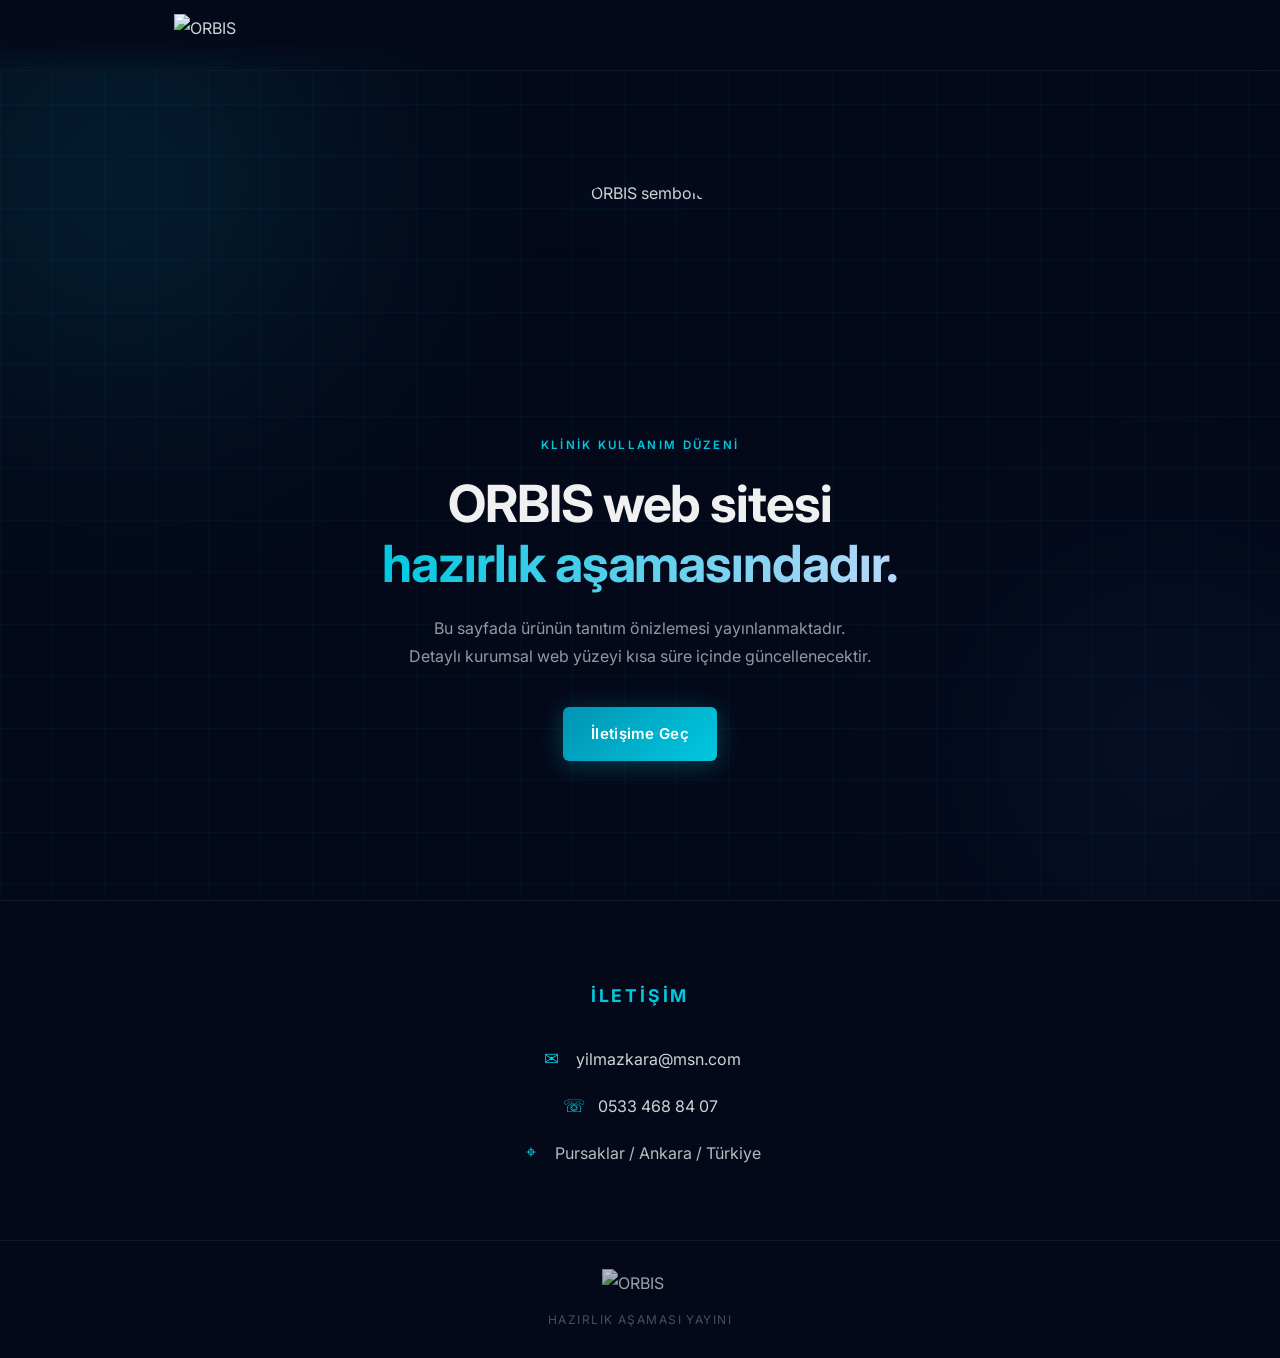
==== commit 9eb3e389: "fix: remove 404 button link, consolidate CTA, update title/description Agent-Logs-Url: https://githu" ====
--- a/index.html
+++ b/index.html
@@ -3,8 +3,8 @@
 <head>
   <meta charset="UTF-8" />
   <meta name="viewport" content="width=device-width, initial-scale=1.0" />
-  <meta name="description" content="ORBIS – Klinik iş akışı ve operasyon düzeni platformu. Yakında yayında." />
-  <title>ORBIS | Hazırlık Aşamasında</title>
+  <meta name="description" content="ORBIS – Klinik iş akışı ve operasyon düzeni platformu." />
+  <title>ORBIS | Kısa Süre İçinde</title>
   <link rel="preconnect" href="https://fonts.googleapis.com" />
   <link rel="preconnect" href="https://fonts.gstatic.com" crossorigin />
   <link href="https://fonts.googleapis.com/css2?family=Inter:wght@300;400;500;600;700&display=swap" rel="stylesheet" />
@@ -60,62 +60,10 @@
             Detaylı kurumsal web yüzeyi kısa süre içinde güncellenecektir.
           </p>
           <div class="hero__actions">
-            <a href="#tanitim" class="btn btn--primary">
-              <span class="btn__icon">▶</span> Ürüne Göz At
-            </a>
-            <a href="#contact" class="btn btn--ghost">İletişime Geç</a>
+            <a href="#contact" class="btn btn--primary">İletişime Geç</a>
           </div>
         </div>
 
-      </div>
-    </section>
-
-    <!-- TANITIM -->
-    <section class="tanitim" id="tanitim">
-      <div class="container tanitim__inner">
-        <p class="section__eyebrow">Ürün Önizlemesi</p>
-        <h2 class="section__title">ORBIS nedir?</h2>
-        <p class="section__sub">
-          ORBIS, klinik iş akışlarını ve operasyon düzenini tek bir platformda yönetmek için tasarlanmış bir yazılım çözümüdür.
-        </p>
-
-        <div class="cards">
-
-          <div class="card">
-            <div class="card__icon" aria-hidden="true">
-              <svg width="28" height="28" viewBox="0 0 24 24" fill="none" stroke="currentColor" stroke-width="1.6" stroke-linecap="round" stroke-linejoin="round">
-                <rect x="3" y="4" width="18" height="18" rx="2"/><line x1="16" y1="2" x2="16" y2="6"/><line x1="8" y1="2" x2="8" y2="6"/><line x1="3" y1="10" x2="21" y2="10"/>
-              </svg>
-            </div>
-            <h3 class="card__title">Randevu ve İş Akışı</h3>
-            <p class="card__body">Klinik randevularını ve adım adım operasyon süreçlerini takip edin.</p>
-          </div>
-
-          <div class="card">
-            <div class="card__icon" aria-hidden="true">
-              <svg width="28" height="28" viewBox="0 0 24 24" fill="none" stroke="currentColor" stroke-width="1.6" stroke-linecap="round" stroke-linejoin="round">
-                <path d="M17 21v-2a4 4 0 0 0-4-4H5a4 4 0 0 0-4 4v2"/><circle cx="9" cy="7" r="4"/><path d="M23 21v-2a4 4 0 0 0-3-3.87"/><path d="M16 3.13a4 4 0 0 1 0 7.75"/>
-              </svg>
-            </div>
-            <h3 class="card__title">Hasta ve Personel Yönetimi</h3>
-            <p class="card__body">Hasta kayıtları ve klinik personel koordinasyonunu merkezi bir panel üzerinden yönetin.</p>
-          </div>
-
-          <div class="card">
-            <div class="card__icon" aria-hidden="true">
-              <svg width="28" height="28" viewBox="0 0 24 24" fill="none" stroke="currentColor" stroke-width="1.6" stroke-linecap="round" stroke-linejoin="round">
-                <line x1="18" y1="20" x2="18" y2="10"/><line x1="12" y1="20" x2="12" y2="4"/><line x1="6" y1="20" x2="6" y2="14"/>
-              </svg>
-            </div>
-            <h3 class="card__title">Raporlama ve Analitik</h3>
-            <p class="card__body">Günlük, haftalık ve aylık operasyon raporlarını takip edin.</p>
-          </div>
-
-        </div>
-
-        <p class="tanitim__note">
-          Detaylı kurumsal içerik kısa süre içinde yayınlanacaktır.
-        </p>
       </div>
     </section>
 
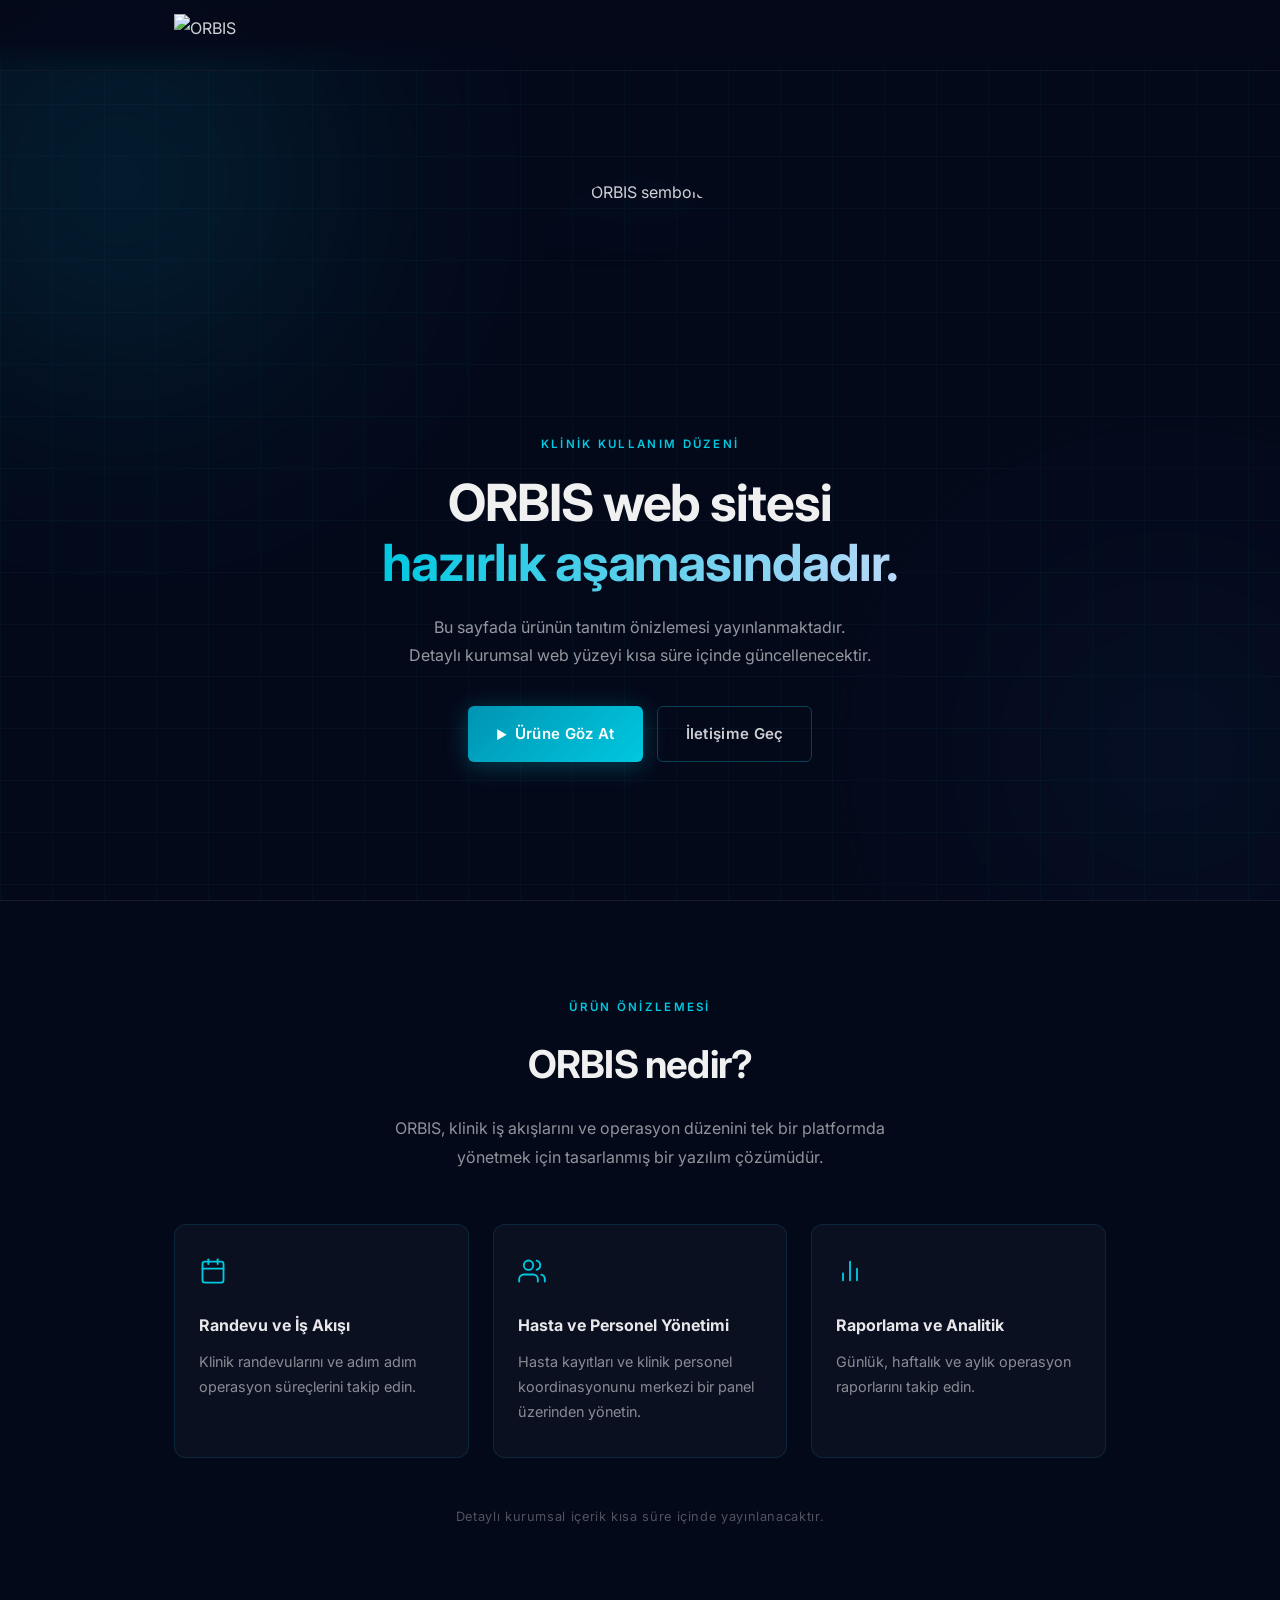
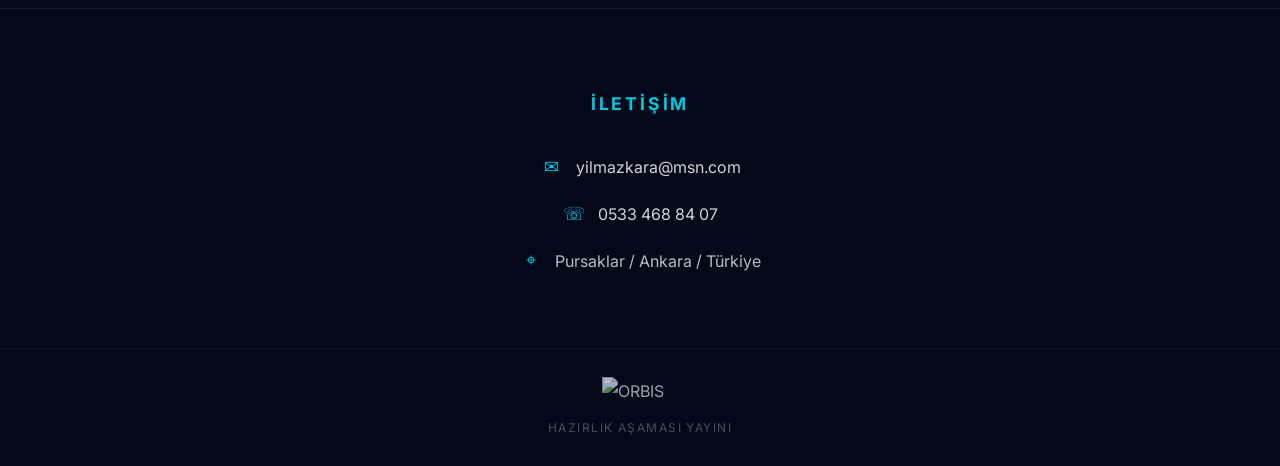
==== commit ea3af44d: "Merge pull request #6 from yilmazkara07/copilot/implement-orbis-presentation-code Fix 404 broken lin" ====
--- a/index.html
+++ b/index.html
@@ -3,8 +3,8 @@
 <head>
   <meta charset="UTF-8" />
   <meta name="viewport" content="width=device-width, initial-scale=1.0" />
-  <meta name="description" content="ORBIS – Klinik iş akışı ve operasyon düzeni platformu." />
-  <title>ORBIS | Kısa Süre İçinde</title>
+  <meta name="description" content="ORBIS – Klinik iş akışı ve operasyon düzeni platformu. Yakında yayında." />
+  <title>ORBIS | Hazırlık Aşamasında</title>
   <link rel="preconnect" href="https://fonts.googleapis.com" />
   <link rel="preconnect" href="https://fonts.gstatic.com" crossorigin />
   <link href="https://fonts.googleapis.com/css2?family=Inter:wght@300;400;500;600;700&display=swap" rel="stylesheet" />
@@ -60,10 +60,62 @@
             Detaylı kurumsal web yüzeyi kısa süre içinde güncellenecektir.
           </p>
           <div class="hero__actions">
-            <a href="#contact" class="btn btn--primary">İletişime Geç</a>
+            <a href="#tanitim" class="btn btn--primary">
+              <span class="btn__icon">▶</span> Ürüne Göz At
+            </a>
+            <a href="#contact" class="btn btn--ghost">İletişime Geç</a>
           </div>
         </div>
 
+      </div>
+    </section>
+
+    <!-- TANITIM -->
+    <section class="tanitim" id="tanitim">
+      <div class="container tanitim__inner">
+        <p class="section__eyebrow">Ürün Önizlemesi</p>
+        <h2 class="section__title">ORBIS nedir?</h2>
+        <p class="section__sub">
+          ORBIS, klinik iş akışlarını ve operasyon düzenini tek bir platformda yönetmek için tasarlanmış bir yazılım çözümüdür.
+        </p>
+
+        <div class="cards">
+
+          <div class="card">
+            <div class="card__icon" aria-hidden="true">
+              <svg width="28" height="28" viewBox="0 0 24 24" fill="none" stroke="currentColor" stroke-width="1.6" stroke-linecap="round" stroke-linejoin="round">
+                <rect x="3" y="4" width="18" height="18" rx="2"/><line x1="16" y1="2" x2="16" y2="6"/><line x1="8" y1="2" x2="8" y2="6"/><line x1="3" y1="10" x2="21" y2="10"/>
+              </svg>
+            </div>
+            <h3 class="card__title">Randevu ve İş Akışı</h3>
+            <p class="card__body">Klinik randevularını ve adım adım operasyon süreçlerini takip edin.</p>
+          </div>
+
+          <div class="card">
+            <div class="card__icon" aria-hidden="true">
+              <svg width="28" height="28" viewBox="0 0 24 24" fill="none" stroke="currentColor" stroke-width="1.6" stroke-linecap="round" stroke-linejoin="round">
+                <path d="M17 21v-2a4 4 0 0 0-4-4H5a4 4 0 0 0-4 4v2"/><circle cx="9" cy="7" r="4"/><path d="M23 21v-2a4 4 0 0 0-3-3.87"/><path d="M16 3.13a4 4 0 0 1 0 7.75"/>
+              </svg>
+            </div>
+            <h3 class="card__title">Hasta ve Personel Yönetimi</h3>
+            <p class="card__body">Hasta kayıtları ve klinik personel koordinasyonunu merkezi bir panel üzerinden yönetin.</p>
+          </div>
+
+          <div class="card">
+            <div class="card__icon" aria-hidden="true">
+              <svg width="28" height="28" viewBox="0 0 24 24" fill="none" stroke="currentColor" stroke-width="1.6" stroke-linecap="round" stroke-linejoin="round">
+                <line x1="18" y1="20" x2="18" y2="10"/><line x1="12" y1="20" x2="12" y2="4"/><line x1="6" y1="20" x2="6" y2="14"/>
+              </svg>
+            </div>
+            <h3 class="card__title">Raporlama ve Analitik</h3>
+            <p class="card__body">Günlük, haftalık ve aylık operasyon raporlarını takip edin.</p>
+          </div>
+
+        </div>
+
+        <p class="tanitim__note">
+          Detaylı kurumsal içerik kısa süre içinde yayınlanacaktır.
+        </p>
       </div>
     </section>
 
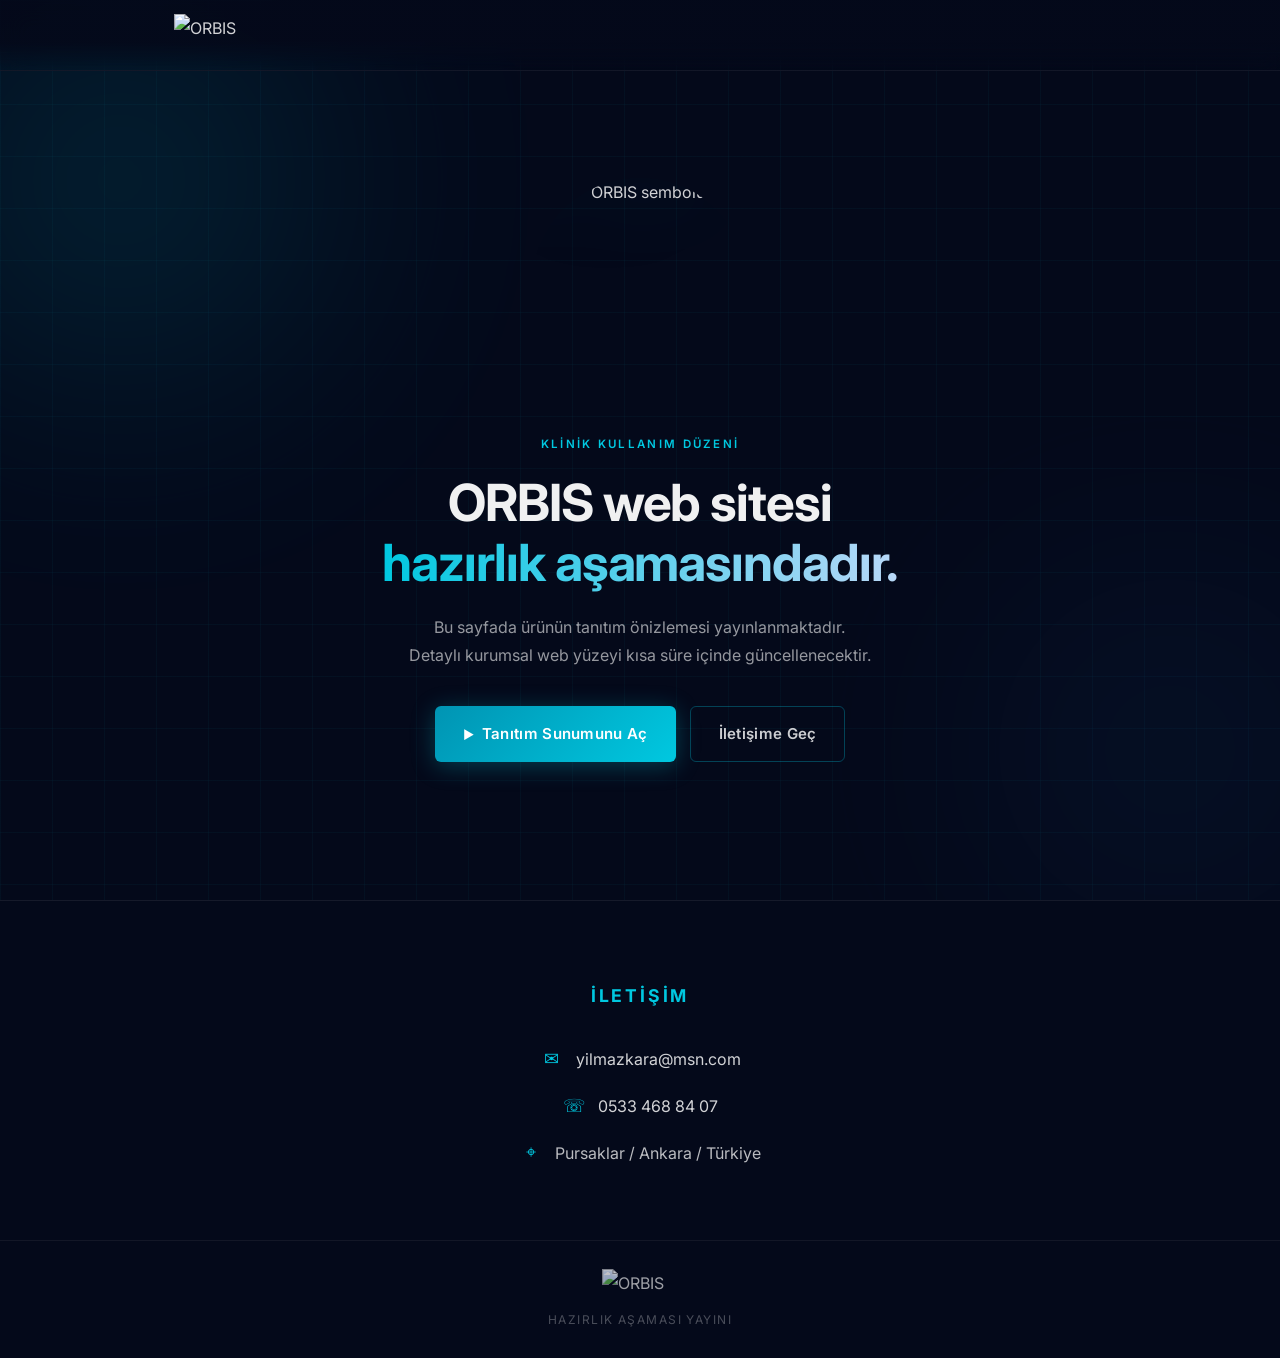
==== commit aa40bc0a: "fix: resolve conflict in favour of holding page – remove tanitim section, restore correct CTAs Agent" ====
--- a/index.html
+++ b/index.html
@@ -3,8 +3,8 @@
 <head>
   <meta charset="UTF-8" />
   <meta name="viewport" content="width=device-width, initial-scale=1.0" />
-  <meta name="description" content="ORBIS – Klinik iş akışı ve operasyon düzeni platformu. Yakında yayında." />
-  <title>ORBIS | Hazırlık Aşamasında</title>
+  <meta name="description" content="ORBIS – Klinik iş akışı ve operasyon düzeni platformu." />
+  <title>ORBIS | Kısa Süre İçinde</title>
   <link rel="preconnect" href="https://fonts.googleapis.com" />
   <link rel="preconnect" href="https://fonts.gstatic.com" crossorigin />
   <link href="https://fonts.googleapis.com/css2?family=Inter:wght@300;400;500;600;700&display=swap" rel="stylesheet" />
@@ -60,62 +60,13 @@
             Detaylı kurumsal web yüzeyi kısa süre içinde güncellenecektir.
           </p>
           <div class="hero__actions">
-            <a href="#tanitim" class="btn btn--primary">
-              <span class="btn__icon">▶</span> Ürüne Göz At
+            <a href="orbistanitim_duzeltilmis.html" class="btn btn--primary">
+              <span class="btn__icon">▶</span> Tanıtım Sunumunu Aç
             </a>
             <a href="#contact" class="btn btn--ghost">İletişime Geç</a>
           </div>
         </div>
 
-      </div>
-    </section>
-
-    <!-- TANITIM -->
-    <section class="tanitim" id="tanitim">
-      <div class="container tanitim__inner">
-        <p class="section__eyebrow">Ürün Önizlemesi</p>
-        <h2 class="section__title">ORBIS nedir?</h2>
-        <p class="section__sub">
-          ORBIS, klinik iş akışlarını ve operasyon düzenini tek bir platformda yönetmek için tasarlanmış bir yazılım çözümüdür.
-        </p>
-
-        <div class="cards">
-
-          <div class="card">
-            <div class="card__icon" aria-hidden="true">
-              <svg width="28" height="28" viewBox="0 0 24 24" fill="none" stroke="currentColor" stroke-width="1.6" stroke-linecap="round" stroke-linejoin="round">
-                <rect x="3" y="4" width="18" height="18" rx="2"/><line x1="16" y1="2" x2="16" y2="6"/><line x1="8" y1="2" x2="8" y2="6"/><line x1="3" y1="10" x2="21" y2="10"/>
-              </svg>
-            </div>
-            <h3 class="card__title">Randevu ve İş Akışı</h3>
-            <p class="card__body">Klinik randevularını ve adım adım operasyon süreçlerini takip edin.</p>
-          </div>
-
-          <div class="card">
-            <div class="card__icon" aria-hidden="true">
-              <svg width="28" height="28" viewBox="0 0 24 24" fill="none" stroke="currentColor" stroke-width="1.6" stroke-linecap="round" stroke-linejoin="round">
-                <path d="M17 21v-2a4 4 0 0 0-4-4H5a4 4 0 0 0-4 4v2"/><circle cx="9" cy="7" r="4"/><path d="M23 21v-2a4 4 0 0 0-3-3.87"/><path d="M16 3.13a4 4 0 0 1 0 7.75"/>
-              </svg>
-            </div>
-            <h3 class="card__title">Hasta ve Personel Yönetimi</h3>
-            <p class="card__body">Hasta kayıtları ve klinik personel koordinasyonunu merkezi bir panel üzerinden yönetin.</p>
-          </div>
-
-          <div class="card">
-            <div class="card__icon" aria-hidden="true">
-              <svg width="28" height="28" viewBox="0 0 24 24" fill="none" stroke="currentColor" stroke-width="1.6" stroke-linecap="round" stroke-linejoin="round">
-                <line x1="18" y1="20" x2="18" y2="10"/><line x1="12" y1="20" x2="12" y2="4"/><line x1="6" y1="20" x2="6" y2="14"/>
-              </svg>
-            </div>
-            <h3 class="card__title">Raporlama ve Analitik</h3>
-            <p class="card__body">Günlük, haftalık ve aylık operasyon raporlarını takip edin.</p>
-          </div>
-
-        </div>
-
-        <p class="tanitim__note">
-          Detaylı kurumsal içerik kısa süre içinde yayınlanacaktır.
-        </p>
       </div>
     </section>
 
